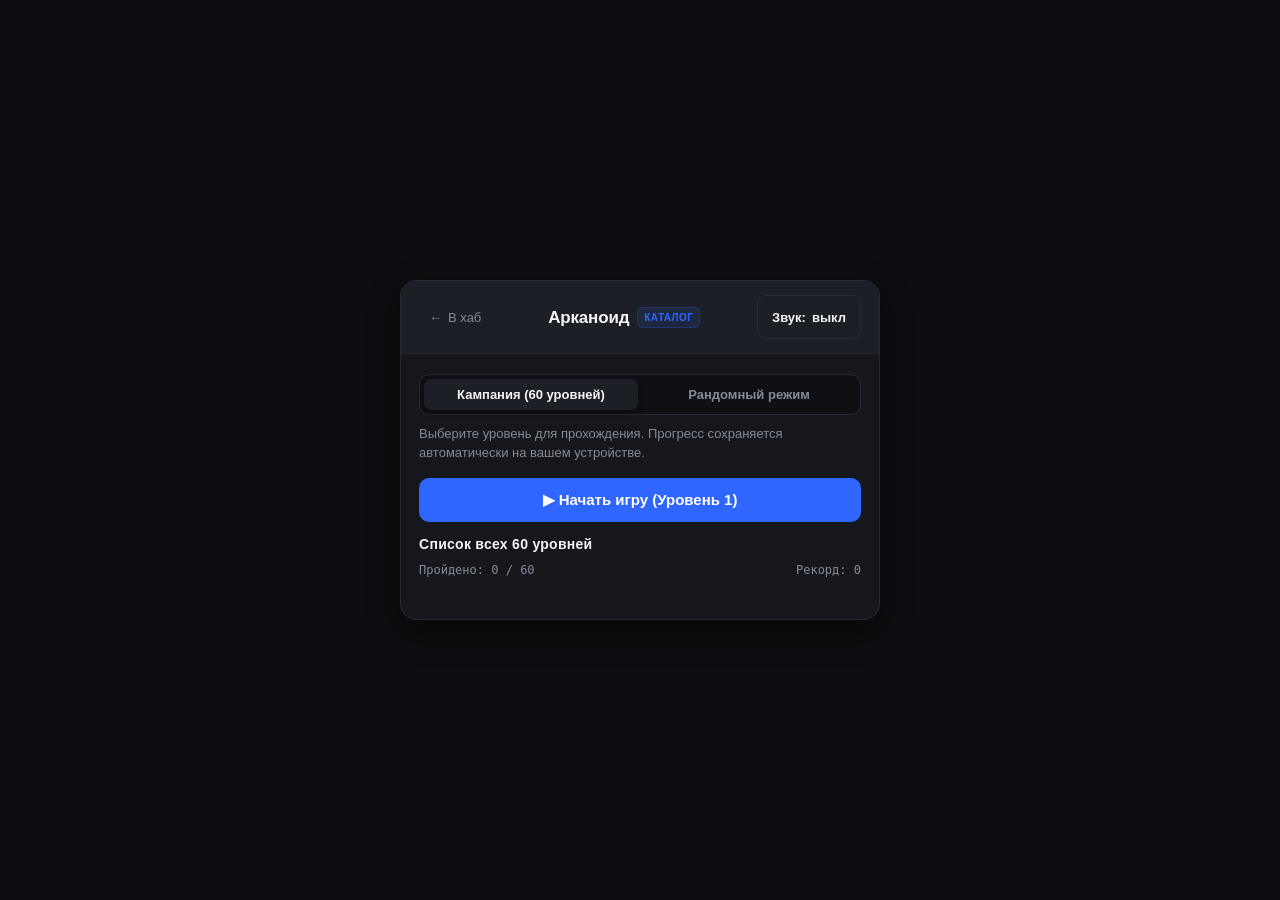
==== arkanoid/index.html @ d7d59f6c "fix(arkanoid): immediate game start on launch, safe storage guards, and levels navigation" ====
<!DOCTYPE html>
<html lang="ru">
<head>
  <meta charset="UTF-8">
  <meta name="viewport" content="width=device-width, initial-scale=1.0, maximum-scale=5.0">
  <title>Арканоид // Refyrd Games</title>
  <meta name="description" content="Арканоид с 60 уровнями, случайным режимом, бонусами и сохранением прогресса.">
  <link rel="stylesheet" href="../css/main.css">
  <link rel="stylesheet" href="arkanoid.css">
</head>
<body class="game-page-body">
  <div class="game-layout">
    <!-- Top Navigation Bar -->
    <header class="game-nav-header">
      <div class="nav-left-group">
        <a href="../index.html" class="nav-back-link" id="link-to-hub">
          <span aria-hidden="true">←</span>
          <span>В хаб</span>
        </a>
        <button id="btn-to-levels" class="nav-back-link hidden" type="button">
          <span aria-hidden="true">☰</span>
          <span>Уровни</span>
        </button>
      </div>

      <div class="game-nav-meta">
        <h1 class="game-nav-title" id="page-title">Арканоид</h1>
        <span class="game-nav-badge" id="level-indicator">Каталог</span>
        <span id="debug-badge" class="debug-indicator hidden">ЧИТ-РЕЖИМ</span>
      </div>

      <div class="game-nav-actions">
        <button id="sound-toggle" class="btn-ctrl" type="button" aria-label="Звук" aria-pressed="false">
          Звук: <span id="sound-status">выкл</span>
        </button>
      </div>
    </header>

    <!-- VIEW 1: Level Select Menu Screen -->
    <section id="level-select-view" class="level-select-container" aria-label="Выбор уровней арканоида">
      <div class="level-select-header">
        <div class="mode-tabs">
          <button id="tab-campaign" class="tab-btn active" type="button">Кампания (60 уровней)</button>
          <button id="tab-random" class="tab-btn" type="button">Рандомный режим</button>
        </div>
        <p class="level-select-subtitle" id="mode-desc">
          Выберите уровень для прохождения. Прогресс сохраняется автоматически на вашем устройстве.
        </p>
      </div>

      <!-- Campaign Mode: 60 Levels Grid -->
      <div id="campaign-panel" class="campaign-panel">
        <div class="campaign-quick-launch">
          <button id="btn-play-campaign" class="btn-play btn-play-large" type="button">
            <span id="play-campaign-text">▶ Начать игру (Уровень 1)</span>
          </button>
        </div>

        <div class="levels-header-bar">
          <h2 class="levels-grid-heading">Список всех 60 уровней</h2>
          <div class="progress-stats-row">
            <span id="progress-text">Пройдено: 0 / 60</span>
            <span id="stars-text">Рекорд: 0</span>
          </div>
        </div>
        <div class="levels-grid" id="levels-grid" role="list">
          <!-- Populated by JavaScript (Levels 1 to 60) -->
        </div>
      </div>

      <!-- Random Mode Panel -->
      <div id="random-panel" class="random-panel hidden">
        <div class="random-card">
          <span class="random-badge">БЕСКОНЕЧНЫЙ РЕЖИМ</span>
          <h2 class="random-title">Случайный уровень</h2>
          <p class="random-desc">
            Каждая новая игра создает уникальную симметричную комбинацию блоков различной прочности.
          </p>
          <button id="btn-start-random" class="btn-play" type="button">
            <span>Запустить рандомный уровень</span>
            <span aria-hidden="true">→</span>
          </button>
        </div>
      </div>
    </section>

    <!-- VIEW 2: Active Gameplay Screen -->
    <main id="game-view" class="game-board-wrapper hidden">
      <!-- Score & Status Panel -->
      <div class="game-status-panel">
        <div class="score-box">
          <span class="score-label">Счет</span>
          <div class="score-row">
            <span class="score-digit" id="score-display">000</span>
            <span id="balls-count-badge" class="balls-count-badge">● 1</span>
          </div>
        </div>

        <div class="score-box">
          <span class="score-label">Жизни</span>
          <div class="lives-indicator" id="lives-display" aria-label="Осталось жизней">
            <span class="life-pip active"></span>
            <span class="life-pip active"></span>
            <span class="life-pip active"></span>
          </div>
        </div>

        <div class="score-box">
          <span class="score-label">Рекорд</span>
          <span class="score-digit highlight" id="best-display">000</span>
        </div>

        <div class="game-quick-actions">
          <button id="btn-levels-hud" class="btn-ctrl" type="button" title="Вернуться к списку уровней">Уровни</button>
          <button id="btn-pause" class="btn-ctrl" type="button" title="Пауза (кликните 10 раз для меню отладки)">Пауза</button>
          <button id="btn-restart" class="btn-ctrl btn-accent" type="button">Заново</button>
        </div>
      </div>

      <!-- Playfield Screen -->
      <div class="canvas-screen-box">
        <canvas id="game-canvas" width="400" height="460" aria-label="Игровое поле арканоида" tabindex="0"></canvas>

        <!-- Overlay Dialog (Ready / Pause / Game Over / Victory) -->
        <div id="game-overlay" class="game-overlay hidden" aria-live="polite">
          <div class="overlay-dialog">
            <h2 class="overlay-heading" id="overlay-heading">Арканоид</h2>
            <p class="overlay-desc" id="overlay-desc">Ведите пальцем или мышью по экрану, чтобы отбивать шарик.</p>
            <div class="overlay-buttons-group">
              <button id="overlay-btn" class="btn-ctrl btn-primary-action" type="button">Запустить шар</button>
              <button id="overlay-next-level-btn" class="btn-ctrl btn-accent hidden" type="button">Следующий уровень</button>
              <button id="overlay-levels-btn" class="btn-ctrl hidden" type="button">К выбору уровней</button>
            </div>
          </div>
        </div>
      </div>

      <!-- Active Powerups Bar -->
      <div class="active-powerups-bar" id="active-powerups-bar">
        <span id="badge-barrier" class="buff-chip hidden">НИЖНИЙ БАРЬЕР: <b id="timer-barrier">12s</b></span>
        <span id="badge-widen" class="buff-chip hidden">ШИРОКАЯ РАКЕТКА: <b id="timer-widen">18s</b></span>
      </div>

      <!-- Controls Guide -->
      <footer class="game-controls-footer">
        <div class="controls-hint-row">
          <span class="controls-hint-item">Ведите пальцем или мышью для ракетки</span>
          <span class="controls-hint-item"><kbd>A</kbd><kbd>D</kbd> / <kbd>Стрелки</kbd></span>
          <span class="controls-hint-item"><kbd>Пробел</kbd> запуск / пауза</span>
        </div>
      </footer>
    </main>

    <!-- Draggable Debug Window (10 clicks on Pause button) -->
    <div id="debug-modal" class="debug-window hidden" aria-live="polite">
      <div class="debug-window-header" id="debug-drag-handle">
        <div class="debug-window-title">
          <span class="debug-drag-icon" aria-hidden="true">⠿</span>
          <span>Меню отладки</span>
        </div>
        <button id="dbg-close" class="debug-close-btn" type="button" aria-label="Закрыть">✕</button>
      </div>
      <div class="debug-window-body">
        <p class="overlay-desc debug-warning">
          Действия в отладке отключают запись счета в рекорды.
        </p>
        <div class="debug-actions-grid">
          <button id="dbg-unlock-all" class="btn-ctrl" type="button">Разблокировать все 60 уровней</button>
          <button id="dbg-drop-multiball" class="btn-ctrl" type="button">Выдать +3 шара</button>
          <button id="dbg-drop-barrier" class="btn-ctrl" type="button">Выдать нижний барьер</button>
          <button id="dbg-drop-widen" class="btn-ctrl" type="button">Выдать расширение ракетки</button>
          <button id="dbg-drop-x3" class="btn-ctrl" type="button">Умножить шары (x3)</button>
          <button id="dbg-clear-bricks" class="btn-ctrl" type="button">Оставить 2 блока</button>
          <button id="dbg-win" class="btn-ctrl btn-accent" type="button">Вызвать победу</button>
        </div>
      </div>
    </div>
  </div>

  <script src="arkanoid.js"></script>
</body>
</html>
---- css/main.css ----
/* Core Design System & Shared Layout // Refyrd Games */

:root {
  /* Surfaces & Backgrounds */
  --bg-page: #0D0E11;
  --surface-card: #15171C;
  --surface-raised: #1C1F26;
  --surface-sunken: #0F1014;

  /* Borders */
  --border-subtle: #262A33;
  --border-strong: #383D4A;

  /* Accents & Functional Colors */
  --accent-primary: #FF9F1C;
  --accent-primary-hover: #FFAF3D;
  --accent-action: #2E66FF;
  --accent-action-hover: #1A54F0;
  --status-online: #22C55E;

  /* Typography Colors */
  --text-primary: #F4F5F8;
  --text-secondary: #C1C7D0;
  --text-muted: #838A96;

  /* Clean Typography */
  --font-base: -apple-system, BlinkMacSystemFont, "Segoe UI", Roboto, "Helvetica Neue", Arial, sans-serif;
  --font-mono: "SF Mono", "Segoe UI Mono", "Roboto Mono", Consolas, monospace;
}

*, *::before, *::after {
  box-sizing: border-box;
  margin: 0;
  padding: 0;
}

body {
  background-color: var(--bg-page);
  color: var(--text-primary);
  font-family: var(--font-base);
  font-size: 15px;
  line-height: 1.5;
  min-height: 100vh;
  -webkit-font-smoothing: antialiased;
  -moz-osx-font-smoothing: grayscale;
}

/* Page Container */
.site-container {
  max-width: 840px;
  margin: 0 auto;
  padding: 48px 24px 64px 24px;
  display: flex;
  flex-direction: column;
  gap: 40px;
}

/* Site Header */
.site-header {
  display: flex;
  flex-direction: column;
  gap: 12px;
  padding-bottom: 24px;
  border-bottom: 1px solid var(--border-subtle);
}

.brand-badge-row {
  display: flex;
  align-items: center;
  gap: 12px;
}

.brand-name {
  font-size: 13px;
  font-weight: 700;
  letter-spacing: 0.08em;
  text-transform: uppercase;
  color: var(--accent-primary);
}

.brand-status-indicator {
  display: inline-flex;
  align-items: center;
  gap: 6px;
  font-size: 12px;
  color: var(--text-muted);
}

.status-dot {
  width: 8px;
  height: 8px;
  border-radius: 50%;
  background-color: var(--status-online);
  box-shadow: 0 0 6px rgba(34, 197, 94, 0.6);
}

.site-title {
  font-size: 32px;
  font-weight: 800;
  letter-spacing: -0.02em;
  color: var(--text-primary);
  line-height: 1.2;
}

.site-subtitle {
  font-size: 16px;
  color: var(--text-secondary);
  max-width: 580px;
}

/* Games Section */
.games-section {
  display: flex;
  flex-direction: column;
  gap: 20px;
}

.section-title-row {
  display: flex;
  justify-content: space-between;
  align-items: center;
}

.section-title {
  font-size: 18px;
  font-weight: 700;
  color: var(--text-primary);
}

.section-count {
  font-size: 13px;
  color: var(--text-muted);
  font-family: var(--font-mono);
}

/* Cards Grid */
.games-grid {
  display: grid;
  grid-template-columns: repeat(auto-fill, minmax(360px, 1fr));
  gap: 20px;
}

/* Game Card */
.game-card {
  background-color: var(--surface-card);
  border: 1px solid var(--border-subtle);
  border-radius: 14px;
  padding: 24px;
  display: flex;
  flex-direction: column;
  justify-content: space-between;
  gap: 20px;
  transition: border-color 0.15s ease, transform 0.15s ease, box-shadow 0.15s ease;
}

.game-card:hover:not(.card-disabled) {
  border-color: var(--border-strong);
  transform: translateY(-2px);
  box-shadow: 0 8px 24px rgba(0, 0, 0, 0.35);
}

.card-disabled {
  opacity: 0.6;
  border-style: dashed;
}

.card-header {
  display: flex;
  justify-content: space-between;
  align-items: flex-start;
  gap: 12px;
}

.card-title-group {
  display: flex;
  flex-direction: column;
  gap: 4px;
}

.card-genre {
  font-size: 12px;
  font-weight: 600;
  color: var(--accent-primary);
  text-transform: uppercase;
  letter-spacing: 0.04em;
}

.card-title {
  font-size: 20px;
  font-weight: 700;
  color: var(--text-primary);
  letter-spacing: -0.01em;
}

.card-slot-badge {
  font-family: var(--font-mono);
  font-size: 12px;
  color: var(--text-muted);
  background-color: var(--surface-sunken);
  border: 1px solid var(--border-subtle);
  padding: 3px 8px;
  border-radius: 6px;
}

.card-desc {
  font-size: 14px;
  color: var(--text-secondary);
  line-height: 1.5;
}

.card-meta-list {
  display: flex;
  flex-wrap: wrap;
  gap: 12px;
  font-size: 12px;
  color: var(--text-muted);
}

.card-meta-item {
  display: flex;
  align-items: center;
  gap: 6px;
}

.card-footer {
  display: flex;
  justify-content: flex-end;
  padding-top: 12px;
  border-top: 1px solid var(--border-subtle);
}

/* Button & Link Styles */
.btn-play {
  display: inline-flex;
  align-items: center;
  justify-content: center;
  gap: 8px;
  background-color: var(--accent-action);
  color: #FFFFFF;
  font-size: 14px;
  font-weight: 600;
  text-decoration: none;
  padding: 10px 20px;
  border-radius: 8px;
  min-height: 44px;
  min-width: 44px;
  transition: background-color 0.15s ease, transform 0.1s ease;
}

.btn-play:hover {
  background-color: var(--accent-action-hover);
}

.btn-play:active {
  transform: translateY(1px);
}

.btn-play:focus-visible {
  outline: 2px solid var(--accent-primary);
  outline-offset: 2px;
}

.badge-pending {
  font-size: 13px;
  color: var(--text-muted);
  padding: 10px 0;
  font-style: normal;
}

/* Shared Control Buttons */
.btn-ctrl {
  background-color: var(--surface-raised);
  color: var(--text-primary);
  border: 1px solid var(--border-subtle);
  border-radius: 8px;
  padding: 8px 14px;
  font-size: 13px;
  font-weight: 600;
  min-height: 44px;
  min-width: 44px;
  cursor: pointer;
  display: inline-flex;
  align-items: center;
  justify-content: center;
  gap: 6px;
  transition: background-color 0.12s ease, border-color 0.12s ease, transform 0.08s ease;
  user-select: none;
}

.btn-ctrl:hover:not(:disabled) {
  background-color: #262A34;
  border-color: var(--border-strong);
}

.btn-ctrl:active:not(:disabled) {
  transform: translateY(1px);
}

.btn-ctrl:focus-visible {
  outline: 2px solid var(--accent-primary);
  outline-offset: 2px;
}

.btn-ctrl.btn-accent {
  color: var(--accent-primary);
}

.btn-ctrl.btn-primary-action {
  background-color: var(--accent-action);
  color: #FFFFFF;
  border-color: transparent;
  padding: 10px 22px;
}

.btn-ctrl.btn-primary-action:hover {
  background-color: var(--accent-action-hover);
}

/* Keyboard Badges */
kbd {
  background-color: var(--surface-sunken);
  border: 1px solid var(--border-strong);
  border-radius: 4px;
  padding: 2px 6px;
  font-family: var(--font-mono);
  font-size: 11px;
  color: var(--text-primary);
}

/* Site Footer */
.site-footer {
  display: flex;
  justify-content: space-between;
  align-items: center;
  flex-wrap: wrap;
  gap: 16px;
  padding-top: 24px;
  border-top: 1px solid var(--border-subtle);
  font-size: 13px;
  color: var(--text-muted);
}

.footer-links {
  display: flex;
  gap: 16px;
}

.footer-link {
  color: var(--text-muted);
  text-decoration: none;
  transition: color 0.15s ease;
}

.footer-link:hover {
  color: var(--text-primary);
  text-decoration: underline;
}

.footer-link:focus-visible {
  outline: 2px solid var(--accent-primary);
  outline-offset: 2px;
}

/* Responsive */
@media (max-width: 640px) {
  .site-container {
    padding: 24px 16px;
    gap: 28px;
  }

  .site-title {
    font-size: 26px;
  }

  .games-grid {
    grid-template-columns: 1fr;
  }
}
---- arkanoid/arkanoid.css ----
/* Arkanoid Stylesheet: 60 Levels, Random Mode & Power-ups */

.game-page-body {
  display: flex;
  justify-content: center;
  align-items: center;
  padding: 24px 16px;
  min-height: 100vh;
}

.game-layout {
  width: 100%;
  max-width: 480px;
  background-color: var(--surface-card);
  border: 1px solid var(--border-subtle);
  border-radius: 16px;
  box-shadow: 0 12px 32px rgba(0, 0, 0, 0.45);
  display: flex;
  flex-direction: column;
  overflow: hidden;
}

/* Header */
.game-nav-header {
  display: flex;
  align-items: center;
  justify-content: space-between;
  padding: 14px 18px;
  background-color: var(--surface-raised);
  border-bottom: 1px solid var(--border-subtle);
}

.nav-left-group {
  display: flex;
  align-items: center;
  gap: 8px;
}

.nav-back-link {
  display: inline-flex;
  align-items: center;
  gap: 6px;
  color: var(--text-muted);
  text-decoration: none;
  font-size: 13px;
  font-weight: 500;
  padding: 6px 10px;
  border-radius: 8px;
  background: none;
  border: none;
  cursor: pointer;
  transition: color 0.15s ease, background-color 0.15s ease;
}

.nav-back-link:hover {
  color: var(--text-primary);
  background-color: var(--surface-card);
}

.nav-back-link:focus-visible {
  outline: 2px solid var(--accent-primary);
  outline-offset: 2px;
}

.nav-back-link.hidden {
  display: none;
}

.game-nav-meta {
  display: flex;
  align-items: center;
  gap: 8px;
}

.game-nav-title {
  font-size: 17px;
  font-weight: 700;
  letter-spacing: -0.01em;
  color: var(--text-primary);
}

.game-nav-badge {
  font-size: 10px;
  font-weight: 600;
  text-transform: uppercase;
  letter-spacing: 0.04em;
  color: var(--accent-action);
  background-color: rgba(46, 102, 255, 0.12);
  border: 1px solid rgba(46, 102, 255, 0.25);
  padding: 2px 6px;
  border-radius: 6px;
}

.debug-indicator {
  font-size: 9px;
  font-weight: 700;
  color: #FF4D36;
  background-color: rgba(255, 77, 54, 0.15);
  border: 1px solid rgba(255, 77, 54, 0.35);
  padding: 2px 6px;
  border-radius: 4px;
}

.debug-indicator.hidden {
  display: none;
}

/* =========================================
   LEVEL SELECT VIEW
   ========================================= */
.level-select-container {
  padding: 20px 18px 24px 18px;
  display: flex;
  flex-direction: column;
  gap: 16px;
}

.level-select-container.hidden {
  display: none;
}

.level-select-header {
  display: flex;
  flex-direction: column;
  gap: 10px;
}

.mode-tabs {
  display: flex;
  background-color: var(--surface-sunken);
  padding: 4px;
  border-radius: 10px;
  border: 1px solid var(--border-subtle);
  gap: 4px;
}

.tab-btn {
  flex: 1;
  background: none;
  border: none;
  color: var(--text-muted);
  font-family: inherit;
  font-size: 13px;
  font-weight: 600;
  padding: 8px 12px;
  border-radius: 7px;
  cursor: pointer;
  transition: background-color 0.15s ease, color 0.15s ease;
}

.tab-btn:hover {
  color: var(--text-primary);
}

.tab-btn.active {
  background-color: var(--surface-raised);
  color: var(--text-primary);
  box-shadow: 0 2px 6px rgba(0, 0, 0, 0.35);
}

.level-select-subtitle {
  font-size: 13px;
  color: var(--text-muted);
  line-height: 1.4;
}

.campaign-quick-launch {
  display: flex;
  justify-content: center;
  padding-bottom: 12px;
}

.btn-play-large {
  width: 100%;
  padding: 12px 20px;
  font-size: 15px;
  border-radius: 10px;
  cursor: pointer;
  border: none;
}

.levels-header-bar {
  display: flex;
  flex-direction: column;
  gap: 6px;
  padding-bottom: 8px;
}

.levels-grid-heading {
  font-size: 14px;
  font-weight: 700;
  color: var(--text-primary);
  margin: 0;
  letter-spacing: 0.02em;
}

.progress-stats-row {
  display: flex;
  justify-content: space-between;
  align-items: center;
  font-size: 12px;
  font-family: var(--font-mono);
  color: var(--text-muted);
}

/* Levels Grid (60 items) */
.levels-grid {
  display: grid;
  grid-template-columns: repeat(6, 1fr);
  gap: 8px;
  max-height: 380px;
  overflow-y: auto;
  padding: 4px;
  border-radius: 10px;
  scrollbar-width: thin;
  scrollbar-color: var(--border-strong) transparent;
}

.level-btn {
  background-color: var(--surface-sunken);
  border: 1px solid var(--border-subtle);
  border-radius: 8px;
  height: 48px;
  display: flex;
  flex-direction: column;
  justify-content: center;
  align-items: center;
  gap: 2px;
  cursor: pointer;
  color: var(--text-primary);
  font-family: var(--font-mono);
  font-size: 13px;
  font-weight: 700;
  transition: transform 0.1s ease, background-color 0.12s ease, border-color 0.12s ease;
  user-select: none;
  position: relative;
}

.level-btn:hover:not(:disabled) {
  background-color: var(--surface-raised);
  border-color: var(--accent-action);
  transform: translateY(-1px);
}

.level-btn:active:not(:disabled) {
  transform: translateY(1px);
}

.level-btn.completed {
  border-color: rgba(34, 197, 94, 0.45);
  background-color: rgba(34, 197, 94, 0.08);
  color: #4ADE80;
}

.level-btn.completed::after {
  content: "✓";
  font-size: 9px;
  position: absolute;
  top: 3px;
  right: 5px;
  color: #4ADE80;
}

.level-btn.current {
  border-color: var(--accent-action);
  box-shadow: 0 0 0 1px var(--accent-action);
  color: #FFFFFF;
}

.level-btn:disabled {
  opacity: 0.35;
  cursor: not-allowed;
  border-style: dashed;
}

/* Random Mode Card */
.random-panel {
  padding: 16px 0;
}

.random-panel.hidden {
  display: none;
}

.random-card {
  background-color: var(--surface-sunken);
  border: 1px solid var(--border-subtle);
  border-radius: 12px;
  padding: 24px;
  display: flex;
  flex-direction: column;
  align-items: center;
  text-align: center;
  gap: 12px;
}

.random-badge {
  font-size: 10px;
  font-weight: 700;
  letter-spacing: 0.08em;
  color: var(--accent-primary);
  background-color: rgba(255, 159, 28, 0.12);
  padding: 3px 8px;
  border-radius: 6px;
}

.random-title {
  font-size: 20px;
  font-weight: 700;
  color: var(--text-primary);
}

.random-desc {
  font-size: 14px;
  color: var(--text-muted);
  max-width: 320px;
  line-height: 1.4;
}

/* =========================================
   GAMEPLAY SCREEN VIEW
   ========================================= */
.game-board-wrapper {
  padding: 18px;
  display: flex;
  flex-direction: column;
  gap: 14px;
}

.game-board-wrapper.hidden {
  display: none;
}

/* Status Panel */
.game-status-panel {
  display: flex;
  justify-content: space-between;
  align-items: center;
  gap: 12px;
  background-color: var(--surface-sunken);
  border: 1px solid var(--border-subtle);
  border-radius: 10px;
  padding: 10px 14px;
}

.score-box {
  display: flex;
  flex-direction: column;
  gap: 2px;
}

.score-row {
  display: flex;
  align-items: center;
  gap: 6px;
}

.score-label {
  font-size: 10px;
  font-weight: 600;
  text-transform: uppercase;
  letter-spacing: 0.05em;
  color: var(--text-muted);
}

.score-digit {
  font-family: var(--font-mono);
  font-size: 20px;
  font-weight: 700;
  color: var(--text-primary);
  line-height: 1;
  font-variant-numeric: tabular-nums;
  transition: transform 0.1s ease;
}

.score-digit.highlight {
  color: var(--accent-primary);
}

.score-digit.score-bump {
  transform: scale(1.15);
  color: #FFD285;
}

.balls-count-badge {
  font-family: var(--font-mono);
  font-size: 11px;
  font-weight: 700;
  color: #4ADE80;
  background-color: rgba(34, 197, 94, 0.15);
  border: 1px solid rgba(34, 197, 94, 0.35);
  border-radius: 4px;
  padding: 1px 5px;
  line-height: 1;
  transition: all var(--transition-fast);
}

.balls-count-badge.swarm {
  color: #FFAF3D;
  background-color: rgba(255, 159, 28, 0.2);
  border-color: rgba(255, 159, 28, 0.5);
  box-shadow: 0 0 8px rgba(255, 159, 28, 0.4);
}

/* Lives Pips */
.lives-indicator {
  display: flex;
  gap: 5px;
  align-items: center;
  height: 20px;
}

.life-pip {
  width: 14px;
  height: 7px;
  border-radius: 2px;
  background-color: #2F333A;
  border: 1px solid var(--border-subtle);
  transition: background-color 0.2s ease, box-shadow 0.2s ease;
}

.life-pip.active {
  background-color: var(--accent-action);
  border-color: #5B88FF;
  box-shadow: 0 0 6px rgba(46, 102, 255, 0.6);
}

.game-quick-actions {
  display: flex;
  gap: 8px;
}

/* Canvas Screen Box */
.canvas-screen-box {
  position: relative;
  background-color: #0A0B0E;
  border: 1px solid var(--border-subtle);
  border-radius: 12px;
  overflow: hidden;
  aspect-ratio: 400 / 460;
  width: 100%;
  box-shadow: inset 0 2px 8px rgba(0, 0, 0, 0.6);
  display: flex;
  justify-content: center;
  align-items: center;
  touch-action: none;
  cursor: ew-resize;
  user-select: none;
}

.canvas-screen-box.shake {
  animation: boardShake 0.18s cubic-bezier(0.36, 0.07, 0.19, 0.97) both;
}

@keyframes boardShake {
  15%, 85% { transform: translate3d(-2px, 0, 0); }
  30%, 70% { transform: translate3d(3px, 0, 0); }
  45%, 60% { transform: translate3d(-3px, 0, 0); }
}

#game-canvas {
  width: 100%;
  height: 100%;
  display: block;
  outline: none;
  touch-action: none;
}

#game-canvas:focus-visible {
  box-shadow: inset 0 0 0 2px var(--accent-primary);
}

/* Active Powerups HUD */
.active-powerups-bar {
  display: flex;
  flex-wrap: wrap;
  gap: 6px;
  min-height: 24px;
}

.buff-chip {
  font-family: var(--font-mono);
  font-size: 10px;
  font-weight: 700;
  padding: 3px 8px;
  border-radius: 6px;
  background-color: var(--surface-sunken);
  border: 1px solid var(--border-subtle);
  color: var(--accent-primary);
  display: inline-flex;
  align-items: center;
  gap: 4px;
}

.buff-chip.hidden {
  display: none;
}

/* Overlay Dialog */
.game-overlay {
  position: absolute;
  inset: 0;
  background-color: rgba(10, 11, 14, 0.88);
  display: flex;
  justify-content: center;
  align-items: center;
  padding: 16px;
  opacity: 1;
  transition: opacity 0.15s ease, visibility 0.15s ease;
  z-index: 20;
}

.game-overlay.hidden {
  opacity: 0;
  visibility: hidden;
  pointer-events: none;
}

.overlay-dialog {
  background-color: var(--surface-card);
  border: 1px solid var(--border-strong);
  border-radius: 12px;
  padding: 22px;
  max-width: 320px;
  width: 100%;
  text-align: center;
  display: flex;
  flex-direction: column;
  gap: 12px;
  box-shadow: 0 8px 24px rgba(0, 0, 0, 0.6);
  transform: translateY(0);
  transition: transform 0.15s ease;
}

.game-overlay.hidden .overlay-dialog {
  transform: translateY(8px);
}

.overlay-heading {
  font-size: 18px;
  font-weight: 700;
  color: var(--text-primary);
}

.overlay-desc {
  font-size: 13px;
  color: var(--text-muted);
  line-height: 1.4;
}

.overlay-buttons-group {
  display: flex;
  flex-direction: column;
  gap: 8px;
}

.overlay-buttons-group .btn-ctrl.hidden {
  display: none;
}

/* Draggable Debug Window */
.debug-window {
  position: fixed;
  top: 50%;
  left: 50%;
  transform: translate(-50%, -50%);
  width: min(340px, calc(100vw - 24px));
  background-color: var(--surface-card);
  border: 1px solid var(--border-strong);
  border-radius: 12px;
  box-shadow: 0 16px 48px rgba(0, 0, 0, 0.75), 0 0 0 1px rgba(255, 255, 255, 0.05);
  z-index: 100;
  display: flex;
  flex-direction: column;
  overflow: hidden;
  transition: opacity 0.15s ease, visibility 0.15s ease;
}

.debug-window.hidden {
  opacity: 0;
  visibility: hidden;
  pointer-events: none;
}

.debug-window-header {
  display: flex;
  justify-content: space-between;
  align-items: center;
  padding: 10px 14px;
  background-color: var(--surface-raised);
  border-bottom: 1px solid var(--border-subtle);
  cursor: grab;
  user-select: none;
  touch-action: none;
}

.debug-window-header:active {
  cursor: grabbing;
}

.debug-window-title {
  display: flex;
  align-items: center;
  gap: 8px;
  font-size: 13px;
  font-weight: 700;
  color: var(--text-primary);
}

.debug-drag-icon {
  font-size: 14px;
  color: var(--text-muted);
  letter-spacing: -2px;
}

.debug-close-btn {
  background: none;
  border: none;
  color: var(--text-muted);
  font-size: 15px;
  padding: 4px 8px;
  cursor: pointer;
  border-radius: 4px;
  line-height: 1;
}

.debug-close-btn:hover {
  color: var(--text-primary);
  background-color: var(--surface-card);
}

.debug-window-body {
  padding: 14px;
  display: flex;
  flex-direction: column;
  gap: 12px;
}

.debug-warning {
  color: #FFA385;
  font-size: 11px;
  background-color: rgba(255, 77, 54, 0.08);
  border: 1px solid rgba(255, 77, 54, 0.2);
  padding: 6px 8px;
  border-radius: 6px;
  text-align: left;
}

.debug-actions-grid {
  display: flex;
  flex-direction: column;
  gap: 6px;
}

.debug-actions-grid .btn-ctrl {
  min-height: 38px;
  font-size: 12px;
  padding: 6px 10px;
}

/* Controls Footer */
.game-controls-footer {
  padding-top: 8px;
  border-top: 1px solid var(--border-subtle);
}

.controls-hint-row {
  display: flex;
  justify-content: center;
  flex-wrap: wrap;
  gap: 12px;
  font-size: 11px;
  color: var(--text-muted);
}

.controls-hint-item {
  display: flex;
  align-items: center;
  gap: 4px;
}

/* Mobile Breakpoint */
@media (max-width: 600px) {
  .game-page-body {
    padding: 8px 6px;
    align-items: center;
  }

  .game-layout {
    border-radius: 12px;
  }

  .game-nav-header {
    padding: 10px 14px;
  }

  .levels-grid {
    grid-template-columns: repeat(5, 1fr);
    max-height: 340px;
  }

  .game-board-wrapper {
    padding: 12px;
    gap: 10px;
  }

  .game-status-panel {
    padding: 8px 12px;
  }

  .score-digit {
    font-size: 18px;
  }

  .controls-hint-row {
    font-size: 10px;
    gap: 8px;
  }
}
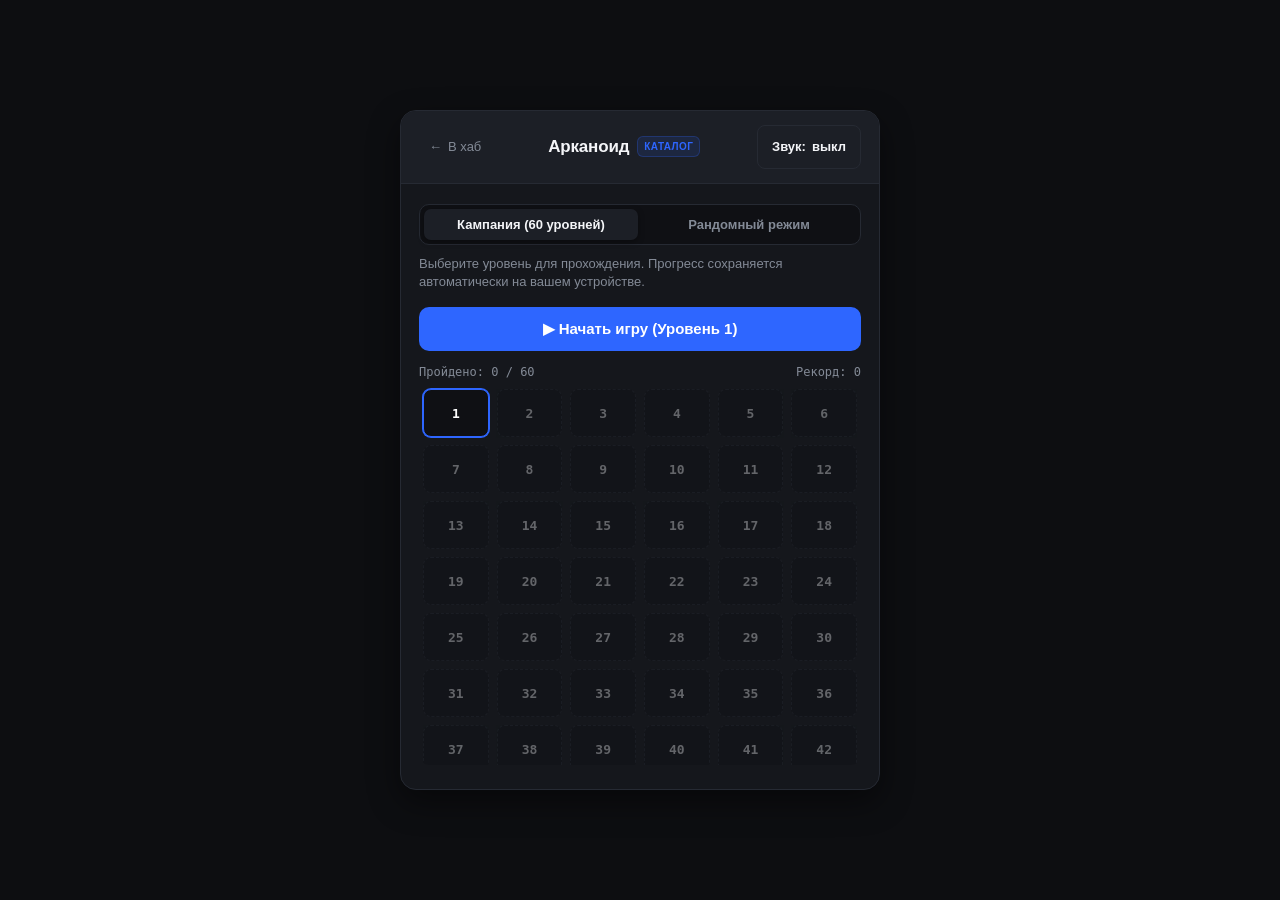
==== commit 67885532: "Add square blocks, patterns, unbreakable steel fortresses, and ball-tripling x3 powerup in Arkanoid" ====
--- a/arkanoid/index.html
+++ b/arkanoid/index.html
@@ -13,7 +13,7 @@
     <!-- Top Navigation Bar -->
     <header class="game-nav-header">
       <div class="nav-left-group">
-        <a href="../index.html" class="nav-back-link" id="link-to-hub">
+        <a href="../" class="nav-back-link" id="link-to-hub">
           <span aria-hidden="true">←</span>
           <span>В хаб</span>
         </a>
@@ -56,12 +56,9 @@
           </button>
         </div>
 
-        <div class="levels-header-bar">
-          <h2 class="levels-grid-heading">Список всех 60 уровней</h2>
-          <div class="progress-stats-row">
-            <span id="progress-text">Пройдено: 0 / 60</span>
-            <span id="stars-text">Рекорд: 0</span>
-          </div>
+        <div class="progress-stats-row">
+          <span id="progress-text">Пройдено: 0 / 60</span>
+          <span id="stars-text">Рекорд: 0</span>
         </div>
         <div class="levels-grid" id="levels-grid" role="list">
           <!-- Populated by JavaScript (Levels 1 to 60) -->
@@ -92,7 +89,7 @@
           <span class="score-label">Счет</span>
           <div class="score-row">
             <span class="score-digit" id="score-display">000</span>
-            <span id="balls-count-badge" class="balls-count-badge">● 1</span>
+            <span id="multiplier-badge" class="multiplier-badge hidden">x3</span>
           </div>
         </div>
 
@@ -111,7 +108,6 @@
         </div>
 
         <div class="game-quick-actions">
-          <button id="btn-levels-hud" class="btn-ctrl" type="button" title="Вернуться к списку уровней">Уровни</button>
           <button id="btn-pause" class="btn-ctrl" type="button" title="Пауза (кликните 10 раз для меню отладки)">Пауза</button>
           <button id="btn-restart" class="btn-ctrl btn-accent" type="button">Заново</button>
         </div>
@@ -137,8 +133,9 @@
 
       <!-- Active Powerups Bar -->
       <div class="active-powerups-bar" id="active-powerups-bar">
-        <span id="badge-barrier" class="buff-chip hidden">НИЖНИЙ БАРЬЕР: <b id="timer-barrier">12s</b></span>
+        <span id="badge-barrier" class="buff-chip hidden">БАРЬЕР: <b id="timer-barrier">12s</b></span>
         <span id="badge-widen" class="buff-chip hidden">ШИРОКАЯ РАКЕТКА: <b id="timer-widen">18s</b></span>
+        <span id="badge-mult" class="buff-chip hidden">x3 ОЧКИ: <b id="timer-mult">15s</b></span>
       </div>
 
       <!-- Controls Guide -->
@@ -169,7 +166,7 @@
           <button id="dbg-drop-multiball" class="btn-ctrl" type="button">Выдать +3 шара</button>
           <button id="dbg-drop-barrier" class="btn-ctrl" type="button">Выдать нижний барьер</button>
           <button id="dbg-drop-widen" class="btn-ctrl" type="button">Выдать расширение ракетки</button>
-          <button id="dbg-drop-x3" class="btn-ctrl" type="button">Умножить шары (x3)</button>
+          <button id="dbg-drop-x3" class="btn-ctrl" type="button">Утроить шары (x3)</button>
           <button id="dbg-clear-bricks" class="btn-ctrl" type="button">Оставить 2 блока</button>
           <button id="dbg-win" class="btn-ctrl btn-accent" type="button">Вызвать победу</button>
         </div>
--- a/arkanoid/arkanoid.css
+++ b/arkanoid/arkanoid.css
@@ -179,21 +179,6 @@
   border: none;
 }
 
-.levels-header-bar {
-  display: flex;
-  flex-direction: column;
-  gap: 6px;
-  padding-bottom: 8px;
-}
-
-.levels-grid-heading {
-  font-size: 14px;
-  font-weight: 700;
-  color: var(--text-primary);
-  margin: 0;
-  letter-spacing: 0.02em;
-}
-
 .progress-stats-row {
   display: flex;
   justify-content: space-between;
@@ -201,6 +186,7 @@
   font-size: 12px;
   font-family: var(--font-mono);
   color: var(--text-muted);
+  padding-bottom: 4px;
 }
 
 /* Levels Grid (60 items) */
@@ -382,24 +368,19 @@
   color: #FFD285;
 }
 
-.balls-count-badge {
-  font-family: var(--font-mono);
-  font-size: 11px;
-  font-weight: 700;
-  color: #4ADE80;
-  background-color: rgba(34, 197, 94, 0.15);
-  border: 1px solid rgba(34, 197, 94, 0.35);
+.multiplier-badge {
+  font-size: 10px;
+  font-weight: 800;
+  color: #FFD285;
+  background-color: rgba(255, 159, 28, 0.2);
+  border: 1px solid var(--accent-primary);
   border-radius: 4px;
-  padding: 1px 5px;
+  padding: 1px 4px;
   line-height: 1;
-  transition: all var(--transition-fast);
-}
-
-.balls-count-badge.swarm {
-  color: #FFAF3D;
-  background-color: rgba(255, 159, 28, 0.2);
-  border-color: rgba(255, 159, 28, 0.5);
-  box-shadow: 0 0 8px rgba(255, 159, 28, 0.4);
+}
+
+.multiplier-badge.hidden {
+  display: none;
 }
 
 /* Lives Pips */
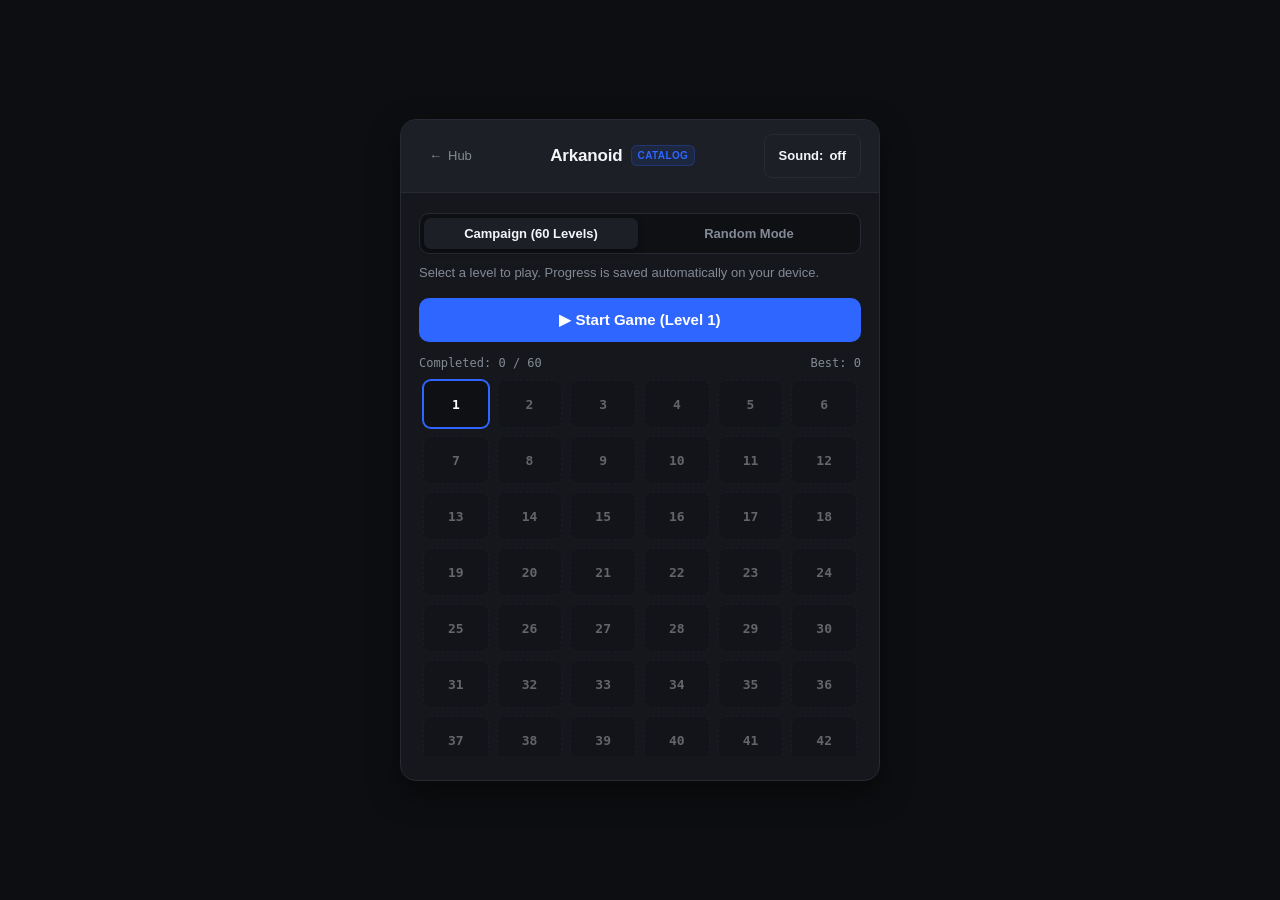
==== commit a40efd87: "Translate entire site, UI, dialogs, and debug tools to English" ====
--- a/arkanoid/index.html
+++ b/arkanoid/index.html
@@ -1,10 +1,10 @@
 <!DOCTYPE html>
-<html lang="ru">
+<html lang="en">
 <head>
   <meta charset="UTF-8">
   <meta name="viewport" content="width=device-width, initial-scale=1.0, maximum-scale=5.0">
-  <title>Арканоид // Refyrd Games</title>
-  <meta name="description" content="Арканоид с 60 уровнями, случайным режимом, бонусами и сохранением прогресса.">
+  <title>Arkanoid // Refyrd Games</title>
+  <meta name="description" content="Arkanoid with 60 levels, random procedural mode, power-ups, and saved progress.">
   <link rel="stylesheet" href="../css/main.css">
   <link rel="stylesheet" href="arkanoid.css">
 </head>
@@ -15,36 +15,36 @@
       <div class="nav-left-group">
         <a href="../" class="nav-back-link" id="link-to-hub">
           <span aria-hidden="true">←</span>
-          <span>В хаб</span>
+          <span>Hub</span>
         </a>
         <button id="btn-to-levels" class="nav-back-link hidden" type="button">
           <span aria-hidden="true">☰</span>
-          <span>Уровни</span>
+          <span>Levels</span>
         </button>
       </div>
 
       <div class="game-nav-meta">
-        <h1 class="game-nav-title" id="page-title">Арканоид</h1>
-        <span class="game-nav-badge" id="level-indicator">Каталог</span>
-        <span id="debug-badge" class="debug-indicator hidden">ЧИТ-РЕЖИМ</span>
+        <h1 class="game-nav-title" id="page-title">Arkanoid</h1>
+        <span class="game-nav-badge" id="level-indicator">Catalog</span>
+        <span id="debug-badge" class="debug-indicator hidden">CHEAT ACTIVE</span>
       </div>
 
       <div class="game-nav-actions">
-        <button id="sound-toggle" class="btn-ctrl" type="button" aria-label="Звук" aria-pressed="false">
-          Звук: <span id="sound-status">выкл</span>
+        <button id="sound-toggle" class="btn-ctrl" type="button" aria-label="Sound" aria-pressed="false">
+          Sound: <span id="sound-status">off</span>
         </button>
       </div>
     </header>
 
     <!-- VIEW 1: Level Select Menu Screen -->
-    <section id="level-select-view" class="level-select-container" aria-label="Выбор уровней арканоида">
+    <section id="level-select-view" class="level-select-container" aria-label="Arkanoid level select">
       <div class="level-select-header">
         <div class="mode-tabs">
-          <button id="tab-campaign" class="tab-btn active" type="button">Кампания (60 уровней)</button>
-          <button id="tab-random" class="tab-btn" type="button">Рандомный режим</button>
+          <button id="tab-campaign" class="tab-btn active" type="button">Campaign (60 Levels)</button>
+          <button id="tab-random" class="tab-btn" type="button">Random Mode</button>
         </div>
         <p class="level-select-subtitle" id="mode-desc">
-          Выберите уровень для прохождения. Прогресс сохраняется автоматически на вашем устройстве.
+          Select a level to play. Progress is saved automatically on your device.
         </p>
       </div>
 
@@ -52,13 +52,13 @@
       <div id="campaign-panel" class="campaign-panel">
         <div class="campaign-quick-launch">
           <button id="btn-play-campaign" class="btn-play btn-play-large" type="button">
-            <span id="play-campaign-text">▶ Начать игру (Уровень 1)</span>
+            <span id="play-campaign-text">▶ Start Game (Level 1)</span>
           </button>
         </div>
 
         <div class="progress-stats-row">
-          <span id="progress-text">Пройдено: 0 / 60</span>
-          <span id="stars-text">Рекорд: 0</span>
+          <span id="progress-text">Completed: 0 / 60</span>
+          <span id="stars-text">Best: 0</span>
         </div>
         <div class="levels-grid" id="levels-grid" role="list">
           <!-- Populated by JavaScript (Levels 1 to 60) -->
@@ -68,13 +68,13 @@
       <!-- Random Mode Panel -->
       <div id="random-panel" class="random-panel hidden">
         <div class="random-card">
-          <span class="random-badge">БЕСКОНЕЧНЫЙ РЕЖИМ</span>
-          <h2 class="random-title">Случайный уровень</h2>
+          <span class="random-badge">ENDLESS MODE</span>
+          <h2 class="random-title">Random Level</h2>
           <p class="random-desc">
-            Каждая новая игра создает уникальную симметричную комбинацию блоков различной прочности.
+            Every new game builds a structured symmetric level with balanced difficulty based on one of 20 geometric silhouettes and 10 color palettes.
           </p>
           <button id="btn-start-random" class="btn-play" type="button">
-            <span>Запустить рандомный уровень</span>
+            <span>Launch Random Level</span>
             <span aria-hidden="true">→</span>
           </button>
         </div>
@@ -86,7 +86,7 @@
       <!-- Score & Status Panel -->
       <div class="game-status-panel">
         <div class="score-box">
-          <span class="score-label">Счет</span>
+          <span class="score-label">Score</span>
           <div class="score-row">
             <span class="score-digit" id="score-display">000</span>
             <span id="multiplier-badge" class="multiplier-badge hidden">x3</span>
@@ -94,8 +94,8 @@
         </div>
 
         <div class="score-box">
-          <span class="score-label">Жизни</span>
-          <div class="lives-indicator" id="lives-display" aria-label="Осталось жизней">
+          <span class="score-label">Lives</span>
+          <div class="lives-indicator" id="lives-display" aria-label="Remaining lives">
             <span class="life-pip active"></span>
             <span class="life-pip active"></span>
             <span class="life-pip active"></span>
@@ -103,29 +103,29 @@
         </div>
 
         <div class="score-box">
-          <span class="score-label">Рекорд</span>
+          <span class="score-label">Best</span>
           <span class="score-digit highlight" id="best-display">000</span>
         </div>
 
         <div class="game-quick-actions">
-          <button id="btn-pause" class="btn-ctrl" type="button" title="Пауза (кликните 10 раз для меню отладки)">Пауза</button>
-          <button id="btn-restart" class="btn-ctrl btn-accent" type="button">Заново</button>
+          <button id="btn-pause" class="btn-ctrl" type="button" title="Pause (click 10 times for debug menu)">Pause</button>
+          <button id="btn-restart" class="btn-ctrl btn-accent" type="button">Restart</button>
         </div>
       </div>
 
       <!-- Playfield Screen -->
       <div class="canvas-screen-box">
-        <canvas id="game-canvas" width="400" height="460" aria-label="Игровое поле арканоида" tabindex="0"></canvas>
+        <canvas id="game-canvas" width="400" height="460" aria-label="Arkanoid game playfield" tabindex="0"></canvas>
 
         <!-- Overlay Dialog (Ready / Pause / Game Over / Victory) -->
         <div id="game-overlay" class="game-overlay hidden" aria-live="polite">
           <div class="overlay-dialog">
-            <h2 class="overlay-heading" id="overlay-heading">Арканоид</h2>
-            <p class="overlay-desc" id="overlay-desc">Ведите пальцем или мышью по экрану, чтобы отбивать шарик.</p>
+            <h2 class="overlay-heading" id="overlay-heading">Arkanoid</h2>
+            <p class="overlay-desc" id="overlay-desc">Drag with touch or mouse across the screen to bounce the ball.</p>
             <div class="overlay-buttons-group">
-              <button id="overlay-btn" class="btn-ctrl btn-primary-action" type="button">Запустить шар</button>
-              <button id="overlay-next-level-btn" class="btn-ctrl btn-accent hidden" type="button">Следующий уровень</button>
-              <button id="overlay-levels-btn" class="btn-ctrl hidden" type="button">К выбору уровней</button>
+              <button id="overlay-btn" class="btn-ctrl btn-primary-action" type="button">Launch Ball</button>
+              <button id="overlay-next-level-btn" class="btn-ctrl btn-accent hidden" type="button">Next Level</button>
+              <button id="overlay-levels-btn" class="btn-ctrl hidden" type="button">Level Select</button>
             </div>
           </div>
         </div>
@@ -133,17 +133,17 @@
 
       <!-- Active Powerups Bar -->
       <div class="active-powerups-bar" id="active-powerups-bar">
-        <span id="badge-barrier" class="buff-chip hidden">БАРЬЕР: <b id="timer-barrier">12s</b></span>
-        <span id="badge-widen" class="buff-chip hidden">ШИРОКАЯ РАКЕТКА: <b id="timer-widen">18s</b></span>
-        <span id="badge-mult" class="buff-chip hidden">x3 ОЧКИ: <b id="timer-mult">15s</b></span>
+        <span id="badge-barrier" class="buff-chip hidden">BARRIER: <b id="timer-barrier">12s</b></span>
+        <span id="badge-widen" class="buff-chip hidden">WIDE PADDLE: <b id="timer-widen">18s</b></span>
+        <span id="badge-mult" class="buff-chip hidden">x3 SCORE: <b id="timer-mult">15s</b></span>
       </div>
 
       <!-- Controls Guide -->
       <footer class="game-controls-footer">
         <div class="controls-hint-row">
-          <span class="controls-hint-item">Ведите пальцем или мышью для ракетки</span>
-          <span class="controls-hint-item"><kbd>A</kbd><kbd>D</kbd> / <kbd>Стрелки</kbd></span>
-          <span class="controls-hint-item"><kbd>Пробел</kbd> запуск / пауза</span>
+          <span class="controls-hint-item">Drag with finger or mouse to steer paddle</span>
+          <span class="controls-hint-item"><kbd>A</kbd><kbd>D</kbd> / <kbd>Arrows</kbd></span>
+          <span class="controls-hint-item"><kbd>Space</kbd> launch / pause</span>
         </div>
       </footer>
     </main>
@@ -153,22 +153,22 @@
       <div class="debug-window-header" id="debug-drag-handle">
         <div class="debug-window-title">
           <span class="debug-drag-icon" aria-hidden="true">⠿</span>
-          <span>Меню отладки</span>
+          <span>Debug Menu</span>
         </div>
-        <button id="dbg-close" class="debug-close-btn" type="button" aria-label="Закрыть">✕</button>
+        <button id="dbg-close" class="debug-close-btn" type="button" aria-label="Close">✕</button>
       </div>
       <div class="debug-window-body">
         <p class="overlay-desc debug-warning">
-          Действия в отладке отключают запись счета в рекорды.
+          Actions in debug mode disable high score recording.
         </p>
         <div class="debug-actions-grid">
-          <button id="dbg-unlock-all" class="btn-ctrl" type="button">Разблокировать все 60 уровней</button>
-          <button id="dbg-drop-multiball" class="btn-ctrl" type="button">Выдать +3 шара</button>
-          <button id="dbg-drop-barrier" class="btn-ctrl" type="button">Выдать нижний барьер</button>
-          <button id="dbg-drop-widen" class="btn-ctrl" type="button">Выдать расширение ракетки</button>
-          <button id="dbg-drop-x3" class="btn-ctrl" type="button">Утроить шары (x3)</button>
-          <button id="dbg-clear-bricks" class="btn-ctrl" type="button">Оставить 2 блока</button>
-          <button id="dbg-win" class="btn-ctrl btn-accent" type="button">Вызвать победу</button>
+          <button id="dbg-unlock-all" class="btn-ctrl" type="button">Unlock all 60 levels</button>
+          <button id="dbg-drop-multiball" class="btn-ctrl" type="button">Spawn +3 Balls</button>
+          <button id="dbg-drop-barrier" class="btn-ctrl" type="button">Spawn Floor Barrier</button>
+          <button id="dbg-drop-widen" class="btn-ctrl" type="button">Spawn Paddle Expander</button>
+          <button id="dbg-drop-x3" class="btn-ctrl" type="button">Triple Balls (x3)</button>
+          <button id="dbg-clear-bricks" class="btn-ctrl" type="button">Leave 2 Bricks</button>
+          <button id="dbg-win" class="btn-ctrl btn-accent" type="button">Trigger Victory</button>
         </div>
       </div>
     </div>
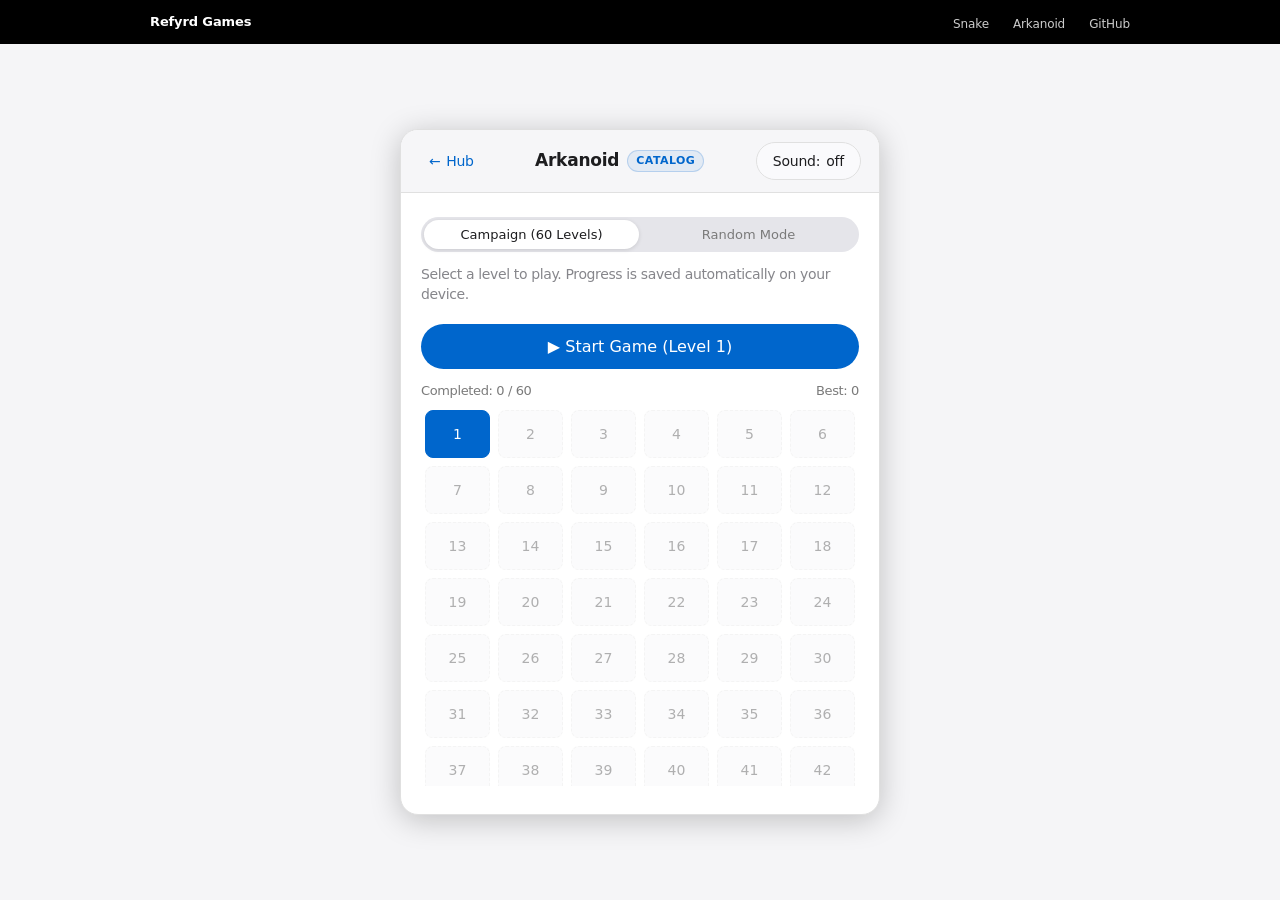
==== commit 48e090a7: "Implement Apple Design System across hub, Snake, and Arkanoid" ====
--- a/arkanoid/index.html
+++ b/arkanoid/index.html
@@ -9,7 +9,22 @@
   <link rel="stylesheet" href="arkanoid.css">
 </head>
 <body class="game-page-body">
-  <div class="game-layout">
+  <!-- Apple Global Nav Bar (44px) -->
+  <nav class="global-nav" aria-label="Global Navigation">
+    <div class="global-nav-inner">
+      <a href="../" class="global-nav-brand">
+        <span>Refyrd Games</span>
+      </a>
+      <ul class="global-nav-links">
+        <li><a href="../snake/" class="global-nav-link">Snake</a></li>
+        <li><a href="../arkanoid/" class="global-nav-link">Arkanoid</a></li>
+        <li><a href="https://github.com/Refyrd/Refyrd.github.io" target="_blank" rel="noopener noreferrer" class="global-nav-link">GitHub</a></li>
+      </ul>
+    </div>
+  </nav>
+
+  <div class="game-page-main">
+    <div class="game-layout">
     <!-- Top Navigation Bar -->
     <header class="game-nav-header">
       <div class="nav-left-group">
@@ -172,6 +187,7 @@
         </div>
       </div>
     </div>
+    </div>
   </div>
 
   <script src="arkanoid.js"></script>
--- a/css/main.css
+++ b/css/main.css
@@ -1,31 +1,67 @@
-/* Core Design System & Shared Layout // Refyrd Games */
+/* ==========================================================================
+   Apple Design System // Refyrd Games Hub
+   Reference: .AI/DESIGN.md (Apple-design-analysis)
+   ========================================================================== */
 
 :root {
-  /* Surfaces & Backgrounds */
-  --bg-page: #0D0E11;
-  --surface-card: #15171C;
-  --surface-raised: #1C1F26;
-  --surface-sunken: #0F1014;
-
-  /* Borders */
-  --border-subtle: #262A33;
-  --border-strong: #383D4A;
-
-  /* Accents & Functional Colors */
-  --accent-primary: #FF9F1C;
-  --accent-primary-hover: #FFAF3D;
-  --accent-action: #2E66FF;
-  --accent-action-hover: #1A54F0;
-  --status-online: #22C55E;
-
-  /* Typography Colors */
-  --text-primary: #F4F5F8;
-  --text-secondary: #C1C7D0;
-  --text-muted: #838A96;
-
-  /* Clean Typography */
-  --font-base: -apple-system, BlinkMacSystemFont, "Segoe UI", Roboto, "Helvetica Neue", Arial, sans-serif;
-  --font-mono: "SF Mono", "Segoe UI Mono", "Roboto Mono", Consolas, monospace;
+  /* Colors: Brand & Accent */
+  --color-primary: #0066cc;          /* Action Blue: single interactive color */
+  --color-primary-focus: #0071e3;    /* Focus ring blue */
+  --color-primary-on-dark: #2997ff;  /* Sky link blue for dark tiles */
+
+  /* Colors: Surfaces & Canvases */
+  --color-canvas: #ffffff;           /* Pure white canvas */
+  --color-canvas-parchment: #f5f5f7; /* Signature Apple off-white parchment */
+  --color-surface-pearl: #fafafc;    /* Pearl surface for secondary buttons */
+  --color-surface-tile-1: #272729;   /* Near-black product tile */
+  --color-surface-tile-2: #2a2a2c;   /* Slightly lighter dark tile */
+  --color-surface-tile-3: #252527;   /* Bottom stack dark tile */
+  --color-surface-black: #000000;    /* Pure black (global nav, video frames) */
+  --color-surface-chip-translucent: rgba(210, 210, 215, 0.64);
+
+  /* Colors: Typography & Ink */
+  --color-ink: #1d1d1f;              /* Near-black ink for headlines & body */
+  --color-body: #1d1d1f;             /* Paragraph text on light canvas */
+  --color-body-on-dark: #ffffff;     /* Body on dark tiles */
+  --color-body-muted: #86868b;       /* Secondary body / muted text */
+  --color-ink-muted-80: #333333;     /* Muted body on pearl */
+  --color-ink-muted-48: #7a7a7a;     /* Fine-print / disabled / legal */
+
+  /* Colors: Hairlines & Dividers */
+  --color-divider-soft: #f0f0f0;     /* Soft ring divider */
+  --color-hairline: #e0e0e0;         /* 1px hairline border on utility cards */
+  --color-hairline-subtle: rgba(0, 0, 0, 0.08);
+
+  /* Shapes & Radii */
+  --radius-none: 0px;
+  --radius-xs: 5px;
+  --radius-sm: 8px;
+  --radius-md: 11px;
+  --radius-lg: 18px;                 /* Store utility cards (18px) */
+  --radius-pill: 9999px;             /* Signature Apple pill CTAs */
+  --radius-full: 9999px;
+
+  /* Spacing Scale (8px baseline) */
+  --spacing-xxs: 4px;
+  --spacing-xs: 8px;
+  --spacing-sm: 12px;
+  --spacing-md: 17px;
+  --spacing-lg: 24px;
+  --spacing-xl: 32px;
+  --spacing-xxl: 48px;
+  --spacing-section: 80px;
+
+  /* Typography Stacks */
+  --font-display: "SF Pro Display", system-ui, -apple-system, BlinkMacSystemFont, "Segoe UI", Roboto, sans-serif;
+  --font-text: "SF Pro Text", system-ui, -apple-system, BlinkMacSystemFont, "Segoe UI", Roboto, sans-serif;
+  --font-mono: "SF Mono", "Segoe UI Mono", Menlo, Consolas, monospace;
+
+  /* Elevation: The Single Signature Product Shadow */
+  --shadow-product: 0 5px 30px rgba(0, 0, 0, 0.22);
+  --shadow-card-hover: 0 8px 24px rgba(0, 0, 0, 0.08);
+
+  /* Micro-interactions */
+  --transition-fast: 0.15s cubic-bezier(0.25, 0.1, 0.25, 1);
 }
 
 *, *::before, *::after {
@@ -34,48 +70,135 @@
   padding: 0;
 }
 
-body {
-  background-color: var(--bg-page);
-  color: var(--text-primary);
-  font-family: var(--font-base);
-  font-size: 15px;
-  line-height: 1.5;
-  min-height: 100vh;
+html {
+  background-color: var(--color-canvas-parchment);
+  color: var(--color-body);
+  font-family: var(--font-text);
+  font-size: 17px;
+  line-height: 1.47;
+  letter-spacing: -0.374px;
   -webkit-font-smoothing: antialiased;
   -moz-osx-font-smoothing: grayscale;
 }
 
-/* Page Container */
+body {
+  background-color: var(--color-canvas-parchment);
+  color: var(--color-body);
+  min-height: 100vh;
+  display: flex;
+  flex-direction: column;
+}
+
+/* ==========================================================================
+   Global Nav Bar (44px, Pure Black)
+   ========================================================================== */
+.global-nav {
+  height: 44px;
+  background-color: var(--color-surface-black);
+  color: var(--color-body-on-dark);
+  display: flex;
+  align-items: center;
+  justify-content: center;
+  padding: 0 24px;
+  width: 100%;
+  position: sticky;
+  top: 0;
+  z-index: 100;
+}
+
+.global-nav-inner {
+  max-width: 980px;
+  width: 100%;
+  display: flex;
+  align-items: center;
+  justify-content: space-between;
+}
+
+.global-nav-brand {
+  display: inline-flex;
+  align-items: center;
+  gap: 8px;
+  color: var(--color-body-on-dark);
+  text-decoration: none;
+  font-size: 13px;
+  font-weight: 600;
+  letter-spacing: -0.12px;
+  transition: opacity var(--transition-fast);
+}
+
+.global-nav-brand:hover {
+  opacity: 0.85;
+}
+
+.global-nav-brand:focus-visible {
+  outline: 2px solid var(--color-primary-focus);
+  outline-offset: 2px;
+}
+
+.global-nav-links {
+  display: flex;
+  align-items: center;
+  gap: 24px;
+  list-style: none;
+}
+
+.global-nav-link {
+  color: rgba(255, 255, 255, 0.8);
+  text-decoration: none;
+  font-size: 12px;
+  font-weight: 400;
+  letter-spacing: -0.12px;
+  transition: color var(--transition-fast);
+}
+
+.global-nav-link:hover {
+  color: #ffffff;
+}
+
+.global-nav-link:focus-visible {
+  outline: 2px solid var(--color-primary-focus);
+  outline-offset: 2px;
+}
+
+/* ==========================================================================
+   Page Container & Main Hub
+   ========================================================================== */
 .site-container {
-  max-width: 840px;
+  max-width: 980px;
   margin: 0 auto;
-  padding: 48px 24px 64px 24px;
+  padding: 64px 24px 80px 24px;
   display: flex;
   flex-direction: column;
-  gap: 40px;
-}
-
-/* Site Header */
+  gap: 64px;
+  width: 100%;
+}
+
+/* Hero Section */
 .site-header {
   display: flex;
   flex-direction: column;
-  gap: 12px;
-  padding-bottom: 24px;
-  border-bottom: 1px solid var(--border-subtle);
+  align-items: center;
+  text-align: center;
+  gap: 16px;
+  padding-bottom: 32px;
 }
 
 .brand-badge-row {
-  display: flex;
-  align-items: center;
-  gap: 12px;
+  display: inline-flex;
+  align-items: center;
+  gap: 8px;
+  background-color: var(--color-canvas);
+  border: 1px solid var(--color-hairline);
+  padding: 6px 14px;
+  border-radius: var(--radius-pill);
 }
 
 .brand-name {
-  font-size: 13px;
-  font-weight: 700;
-  letter-spacing: 0.08em;
+  font-size: 12px;
+  font-weight: 600;
+  letter-spacing: 0.04em;
   text-transform: uppercase;
-  color: var(--accent-primary);
+  color: var(--color-primary);
 }
 
 .brand-status-indicator {
@@ -83,84 +206,95 @@
   align-items: center;
   gap: 6px;
   font-size: 12px;
-  color: var(--text-muted);
+  color: var(--color-ink-muted-48);
 }
 
 .status-dot {
-  width: 8px;
-  height: 8px;
+  width: 7px;
+  height: 7px;
   border-radius: 50%;
-  background-color: var(--status-online);
-  box-shadow: 0 0 6px rgba(34, 197, 94, 0.6);
+  background-color: #34c759;
 }
 
 .site-title {
-  font-size: 32px;
-  font-weight: 800;
-  letter-spacing: -0.02em;
-  color: var(--text-primary);
-  line-height: 1.2;
+  font-family: var(--font-display);
+  font-size: 56px;
+  font-weight: 600;
+  line-height: 1.07;
+  letter-spacing: -0.28px;
+  color: var(--color-ink);
+  max-width: 800px;
 }
 
 .site-subtitle {
-  font-size: 16px;
-  color: var(--text-secondary);
-  max-width: 580px;
-}
-
-/* Games Section */
+  font-family: var(--font-text);
+  font-size: 21px;
+  font-weight: 400;
+  line-height: 1.38;
+  letter-spacing: -0.15px;
+  color: var(--color-body-muted);
+  max-width: 640px;
+}
+
+/* ==========================================================================
+   Games Grid Section
+   ========================================================================== */
 .games-section {
   display: flex;
   flex-direction: column;
-  gap: 20px;
+  gap: 24px;
 }
 
 .section-title-row {
   display: flex;
   justify-content: space-between;
-  align-items: center;
+  align-items: baseline;
+  padding-bottom: 8px;
+  border-bottom: 1px solid var(--color-hairline);
 }
 
 .section-title {
-  font-size: 18px;
-  font-weight: 700;
-  color: var(--text-primary);
+  font-family: var(--font-display);
+  font-size: 28px;
+  font-weight: 600;
+  line-height: 1.14;
+  letter-spacing: -0.2px;
+  color: var(--color-ink);
 }
 
 .section-count {
-  font-size: 13px;
-  color: var(--text-muted);
-  font-family: var(--font-mono);
-}
-
-/* Cards Grid */
+  font-size: 14px;
+  color: var(--color-ink-muted-48);
+}
+
+/* 2-Column Store Utility Cards Grid */
 .games-grid {
   display: grid;
-  grid-template-columns: repeat(auto-fill, minmax(360px, 1fr));
-  gap: 20px;
-}
-
-/* Game Card */
+  grid-template-columns: repeat(auto-fit, minmax(340px, 1fr));
+  gap: 24px;
+}
+
+/* Store Utility Card (Apple Specification) */
 .game-card {
-  background-color: var(--surface-card);
-  border: 1px solid var(--border-subtle);
-  border-radius: 14px;
-  padding: 24px;
+  background-color: var(--color-canvas);
+  border: 1px solid var(--color-hairline);
+  border-radius: var(--radius-lg);
+  padding: 32px 28px 28px 28px;
   display: flex;
   flex-direction: column;
   justify-content: space-between;
-  gap: 20px;
-  transition: border-color 0.15s ease, transform 0.15s ease, box-shadow 0.15s ease;
+  gap: 24px;
+  transition: border-color var(--transition-fast), box-shadow var(--transition-fast);
 }
 
 .game-card:hover:not(.card-disabled) {
-  border-color: var(--border-strong);
-  transform: translateY(-2px);
-  box-shadow: 0 8px 24px rgba(0, 0, 0, 0.35);
+  border-color: #d2d2d7;
+  box-shadow: var(--shadow-card-hover);
 }
 
 .card-disabled {
-  opacity: 0.6;
+  background-color: #fafafc;
+  opacity: 0.7;
   border-style: dashed;
 }
 
@@ -174,205 +308,254 @@
 .card-title-group {
   display: flex;
   flex-direction: column;
-  gap: 4px;
+  gap: 6px;
 }
 
 .card-genre {
   font-size: 12px;
   font-weight: 600;
-  color: var(--accent-primary);
+  color: var(--color-primary);
   text-transform: uppercase;
   letter-spacing: 0.04em;
 }
 
 .card-title {
-  font-size: 20px;
-  font-weight: 700;
-  color: var(--text-primary);
-  letter-spacing: -0.01em;
+  font-family: var(--font-display);
+  font-size: 28px;
+  font-weight: 600;
+  line-height: 1.14;
+  letter-spacing: -0.25px;
+  color: var(--color-ink);
 }
 
 .card-slot-badge {
   font-family: var(--font-mono);
   font-size: 12px;
-  color: var(--text-muted);
-  background-color: var(--surface-sunken);
-  border: 1px solid var(--border-subtle);
-  padding: 3px 8px;
-  border-radius: 6px;
+  font-weight: 500;
+  color: var(--color-ink-muted-48);
+  background-color: var(--color-canvas-parchment);
+  border: 1px solid var(--color-hairline);
+  padding: 4px 10px;
+  border-radius: var(--radius-pill);
 }
 
 .card-desc {
-  font-size: 14px;
-  color: var(--text-secondary);
-  line-height: 1.5;
+  font-family: var(--font-text);
+  font-size: 15px;
+  font-weight: 400;
+  color: var(--color-body-muted);
+  line-height: 1.47;
+  letter-spacing: -0.2px;
 }
 
 .card-meta-list {
   display: flex;
   flex-wrap: wrap;
   gap: 12px;
-  font-size: 12px;
-  color: var(--text-muted);
+  font-size: 13px;
+  color: var(--color-ink-muted-48);
 }
 
 .card-meta-item {
-  display: flex;
+  display: inline-flex;
   align-items: center;
   gap: 6px;
 }
 
 .card-footer {
   display: flex;
-  justify-content: flex-end;
-  padding-top: 12px;
-  border-top: 1px solid var(--border-subtle);
-}
-
-/* Button & Link Styles */
+  justify-content: space-between;
+  align-items: center;
+  padding-top: 16px;
+  border-top: 1px solid var(--color-divider-soft);
+}
+
+/* ==========================================================================
+   Buttons (Apple Button Grammar)
+   ========================================================================== */
+
+/* Primary Action Pill */
 .btn-play {
   display: inline-flex;
   align-items: center;
   justify-content: center;
   gap: 8px;
-  background-color: var(--accent-action);
-  color: #FFFFFF;
-  font-size: 14px;
-  font-weight: 600;
+  background-color: var(--color-primary);
+  color: #ffffff;
+  font-family: var(--font-text);
+  font-size: 15px;
+  font-weight: 400;
   text-decoration: none;
-  padding: 10px 20px;
-  border-radius: 8px;
-  min-height: 44px;
+  padding: 10px 22px;
+  border-radius: var(--radius-pill);
+  min-height: 40px;
   min-width: 44px;
-  transition: background-color 0.15s ease, transform 0.1s ease;
+  border: none;
+  cursor: pointer;
+  transition: background-color var(--transition-fast), transform 0.08s ease;
+  user-select: none;
 }
 
 .btn-play:hover {
-  background-color: var(--accent-action-hover);
+  background-color: var(--color-primary-focus);
 }
 
 .btn-play:active {
-  transform: translateY(1px);
+  transform: scale(0.95); /* Apple system-wide active micro-interaction */
 }
 
 .btn-play:focus-visible {
-  outline: 2px solid var(--accent-primary);
+  outline: 2px solid var(--color-primary-focus);
   outline-offset: 2px;
 }
 
 .badge-pending {
   font-size: 13px;
-  color: var(--text-muted);
-  padding: 10px 0;
+  color: var(--color-ink-muted-48);
   font-style: normal;
 }
 
-/* Shared Control Buttons */
+/* Shared Utility / Control Buttons */
 .btn-ctrl {
-  background-color: var(--surface-raised);
-  color: var(--text-primary);
-  border: 1px solid var(--border-subtle);
-  border-radius: 8px;
-  padding: 8px 14px;
-  font-size: 13px;
-  font-weight: 600;
-  min-height: 44px;
+  background-color: var(--color-surface-pearl);
+  color: var(--color-ink);
+  border: 1px solid var(--color-hairline);
+  border-radius: var(--radius-pill);
+  padding: 8px 16px;
+  font-family: var(--font-text);
+  font-size: 14px;
+  font-weight: 400;
+  letter-spacing: -0.224px;
+  min-height: 38px;
   min-width: 44px;
   cursor: pointer;
   display: inline-flex;
   align-items: center;
   justify-content: center;
   gap: 6px;
-  transition: background-color 0.12s ease, border-color 0.12s ease, transform 0.08s ease;
+  transition: background-color var(--transition-fast), border-color var(--transition-fast), transform 0.08s ease;
   user-select: none;
 }
 
 .btn-ctrl:hover:not(:disabled) {
-  background-color: #262A34;
-  border-color: var(--border-strong);
+  background-color: #f0f0f2;
+  border-color: #d2d2d7;
 }
 
 .btn-ctrl:active:not(:disabled) {
-  transform: translateY(1px);
+  transform: scale(0.95); /* Apple scale micro-interaction */
 }
 
 .btn-ctrl:focus-visible {
-  outline: 2px solid var(--accent-primary);
+  outline: 2px solid var(--color-primary-focus);
   outline-offset: 2px;
 }
 
 .btn-ctrl.btn-accent {
-  color: var(--accent-primary);
+  color: var(--color-primary);
+  font-weight: 500;
 }
 
 .btn-ctrl.btn-primary-action {
-  background-color: var(--accent-action);
-  color: #FFFFFF;
+  background-color: var(--color-primary);
+  color: #ffffff;
   border-color: transparent;
-  padding: 10px 22px;
+  padding: 10px 24px;
+  font-weight: 400;
 }
 
 .btn-ctrl.btn-primary-action:hover {
-  background-color: var(--accent-action-hover);
-}
-
-/* Keyboard Badges */
+  background-color: var(--color-primary-focus);
+}
+
+/* Keyboard hint chip */
 kbd {
-  background-color: var(--surface-sunken);
-  border: 1px solid var(--border-strong);
-  border-radius: 4px;
+  background-color: var(--color-canvas-parchment);
+  border: 1px solid var(--color-hairline);
+  border-radius: var(--radius-xs);
   padding: 2px 6px;
   font-family: var(--font-mono);
   font-size: 11px;
-  color: var(--text-primary);
-}
-
-/* Site Footer */
+  color: var(--color-ink);
+}
+
+/* ==========================================================================
+   Footer
+   ========================================================================== */
 .site-footer {
+  margin-top: auto;
+  background-color: var(--color-canvas-parchment);
+  border-top: 1px solid var(--color-hairline);
+  padding: 40px 24px;
+  width: 100%;
+}
+
+.site-footer-inner {
+  max-width: 980px;
+  margin: 0 auto;
   display: flex;
   justify-content: space-between;
   align-items: center;
   flex-wrap: wrap;
   gap: 16px;
-  padding-top: 24px;
-  border-top: 1px solid var(--border-subtle);
-  font-size: 13px;
-  color: var(--text-muted);
+  font-size: 12px;
+  color: var(--color-ink-muted-48);
+}
+
+.footer-copy {
+  font-size: 12px;
+  color: var(--color-ink-muted-48);
 }
 
 .footer-links {
   display: flex;
-  gap: 16px;
+  gap: 20px;
 }
 
 .footer-link {
-  color: var(--text-muted);
+  color: var(--color-primary);
   text-decoration: none;
-  transition: color 0.15s ease;
+  font-size: 12px;
+  transition: opacity var(--transition-fast);
 }
 
 .footer-link:hover {
-  color: var(--text-primary);
   text-decoration: underline;
 }
 
 .footer-link:focus-visible {
-  outline: 2px solid var(--accent-primary);
+  outline: 2px solid var(--color-primary-focus);
   outline-offset: 2px;
 }
 
-/* Responsive */
-@media (max-width: 640px) {
+/* ==========================================================================
+   Responsive Adaptations
+   ========================================================================== */
+@media (max-width: 735px) {
   .site-container {
-    padding: 24px 16px;
-    gap: 28px;
+    padding: 40px 20px 60px 20px;
+    gap: 40px;
   }
 
   .site-title {
-    font-size: 26px;
+    font-size: 40px;
+  }
+
+  .site-subtitle {
+    font-size: 18px;
   }
 
   .games-grid {
     grid-template-columns: 1fr;
   }
 }
+
+@media (max-width: 419px) {
+  .site-title {
+    font-size: 32px;
+  }
+
+  .site-subtitle {
+    font-size: 16px;
+  }
+}
--- a/arkanoid/arkanoid.css
+++ b/arkanoid/arkanoid.css
@@ -1,33 +1,46 @@
-/* Arkanoid Stylesheet: 60 Levels, Random Mode & Power-ups */
+/* ==========================================================================
+   Arkanoid Stylesheet // Apple Design System
+   Reference: .AI/DESIGN.md (Apple-design-analysis)
+   ========================================================================== */
 
 .game-page-body {
+  min-height: 100vh;
+  display: flex;
+  flex-direction: column;
+  background-color: var(--color-canvas-parchment);
+}
+
+.game-page-main {
+  flex: 1;
   display: flex;
   justify-content: center;
   align-items: center;
-  padding: 24px 16px;
-  min-height: 100vh;
+  padding: 32px 16px;
+  width: 100%;
 }
 
 .game-layout {
   width: 100%;
   max-width: 480px;
-  background-color: var(--surface-card);
-  border: 1px solid var(--border-subtle);
-  border-radius: 16px;
-  box-shadow: 0 12px 32px rgba(0, 0, 0, 0.45);
+  background-color: var(--color-canvas);
+  border: 1px solid var(--color-hairline);
+  border-radius: var(--radius-lg);
+  box-shadow: var(--shadow-product);
   display: flex;
   flex-direction: column;
   overflow: hidden;
 }
 
-/* Header */
+/* Apple Frosted Sub-Nav Header */
 .game-nav-header {
   display: flex;
   align-items: center;
   justify-content: space-between;
-  padding: 14px 18px;
-  background-color: var(--surface-raised);
-  border-bottom: 1px solid var(--border-subtle);
+  padding: 12px 18px;
+  background-color: rgba(245, 245, 247, 0.88);
+  backdrop-filter: var(--backdrop-frosted);
+  -webkit-backdrop-filter: var(--backdrop-frosted);
+  border-bottom: 1px solid var(--color-hairline);
 }
 
 .nav-left-group {
@@ -40,25 +53,25 @@
   display: inline-flex;
   align-items: center;
   gap: 6px;
-  color: var(--text-muted);
+  color: var(--color-primary);
   text-decoration: none;
-  font-size: 13px;
-  font-weight: 500;
+  font-family: var(--font-text);
+  font-size: 14px;
+  font-weight: 400;
   padding: 6px 10px;
-  border-radius: 8px;
+  border-radius: var(--radius-pill);
   background: none;
   border: none;
   cursor: pointer;
-  transition: color 0.15s ease, background-color 0.15s ease;
+  transition: opacity var(--transition-fast), background-color var(--transition-fast);
 }
 
 .nav-back-link:hover {
-  color: var(--text-primary);
-  background-color: var(--surface-card);
+  background-color: rgba(0, 102, 204, 0.08);
 }
 
 .nav-back-link:focus-visible {
-  outline: 2px solid var(--accent-primary);
+  outline: 2px solid var(--color-primary-focus);
   outline-offset: 2px;
 }
 
@@ -73,32 +86,33 @@
 }
 
 .game-nav-title {
+  font-family: var(--font-display);
   font-size: 17px;
-  font-weight: 700;
-  letter-spacing: -0.01em;
-  color: var(--text-primary);
+  font-weight: 600;
+  letter-spacing: -0.224px;
+  color: var(--color-ink);
 }
 
 .game-nav-badge {
-  font-size: 10px;
+  font-size: 11px;
   font-weight: 600;
   text-transform: uppercase;
   letter-spacing: 0.04em;
-  color: var(--accent-action);
-  background-color: rgba(46, 102, 255, 0.12);
-  border: 1px solid rgba(46, 102, 255, 0.25);
-  padding: 2px 6px;
-  border-radius: 6px;
+  color: var(--color-primary);
+  background-color: rgba(0, 102, 204, 0.08);
+  border: 1px solid rgba(0, 102, 204, 0.2);
+  padding: 2px 8px;
+  border-radius: var(--radius-pill);
 }
 
 .debug-indicator {
-  font-size: 9px;
-  font-weight: 700;
-  color: #FF4D36;
-  background-color: rgba(255, 77, 54, 0.15);
-  border: 1px solid rgba(255, 77, 54, 0.35);
-  padding: 2px 6px;
-  border-radius: 4px;
+  font-size: 10px;
+  font-weight: 600;
+  color: #ff3b30;
+  background-color: rgba(255, 59, 48, 0.1);
+  border: 1px solid rgba(255, 59, 48, 0.25);
+  padding: 2px 8px;
+  border-radius: var(--radius-pill);
 }
 
 .debug-indicator.hidden {
@@ -109,10 +123,10 @@
    LEVEL SELECT VIEW
    ========================================= */
 .level-select-container {
-  padding: 20px 18px 24px 18px;
-  display: flex;
-  flex-direction: column;
-  gap: 16px;
+  padding: 24px 20px 28px 20px;
+  display: flex;
+  flex-direction: column;
+  gap: 20px;
 }
 
 .level-select-container.hidden {
@@ -122,46 +136,48 @@
 .level-select-header {
   display: flex;
   flex-direction: column;
-  gap: 10px;
-}
-
+  gap: 12px;
+}
+
+/* Apple Segmented Control */
 .mode-tabs {
   display: flex;
-  background-color: var(--surface-sunken);
-  padding: 4px;
-  border-radius: 10px;
-  border: 1px solid var(--border-subtle);
-  gap: 4px;
+  background-color: #e5e5ea;
+  padding: 3px;
+  border-radius: var(--radius-pill);
+  gap: 2px;
 }
 
 .tab-btn {
   flex: 1;
   background: none;
   border: none;
-  color: var(--text-muted);
-  font-family: inherit;
+  color: var(--color-ink-muted-48);
+  font-family: var(--font-text);
   font-size: 13px;
-  font-weight: 600;
-  padding: 8px 12px;
-  border-radius: 7px;
+  font-weight: 500;
+  padding: 7px 12px;
+  border-radius: var(--radius-pill);
   cursor: pointer;
-  transition: background-color 0.15s ease, color 0.15s ease;
+  transition: background-color var(--transition-fast), color var(--transition-fast), box-shadow var(--transition-fast);
+  user-select: none;
 }
 
 .tab-btn:hover {
-  color: var(--text-primary);
+  color: var(--color-ink);
 }
 
 .tab-btn.active {
-  background-color: var(--surface-raised);
-  color: var(--text-primary);
-  box-shadow: 0 2px 6px rgba(0, 0, 0, 0.35);
+  background-color: #ffffff;
+  color: var(--color-ink);
+  box-shadow: 0 1px 4px rgba(0, 0, 0, 0.12);
 }
 
 .level-select-subtitle {
-  font-size: 13px;
-  color: var(--text-muted);
-  line-height: 1.4;
+  font-family: var(--font-text);
+  font-size: 14px;
+  color: var(--color-body-muted);
+  line-height: 1.43;
 }
 
 .campaign-quick-launch {
@@ -172,9 +188,9 @@
 
 .btn-play-large {
   width: 100%;
-  padding: 12px 20px;
-  font-size: 15px;
-  border-radius: 10px;
+  padding: 13px 24px;
+  font-size: 16px;
+  border-radius: var(--radius-pill);
   cursor: pointer;
   border: none;
 }
@@ -183,10 +199,10 @@
   display: flex;
   justify-content: space-between;
   align-items: center;
-  font-size: 12px;
-  font-family: var(--font-mono);
-  color: var(--text-muted);
-  padding-bottom: 4px;
+  font-size: 13px;
+  font-family: var(--font-text);
+  color: var(--color-ink-muted-48);
+  padding-bottom: 6px;
 }
 
 /* Levels Grid (60 items) */
@@ -197,15 +213,14 @@
   max-height: 380px;
   overflow-y: auto;
   padding: 4px;
-  border-radius: 10px;
   scrollbar-width: thin;
-  scrollbar-color: var(--border-strong) transparent;
+  scrollbar-color: var(--color-hairline) transparent;
 }
 
 .level-btn {
-  background-color: var(--surface-sunken);
-  border: 1px solid var(--border-subtle);
-  border-radius: 8px;
+  background-color: var(--color-canvas-parchment);
+  border: 1px solid var(--color-hairline);
+  border-radius: var(--radius-sm);
   height: 48px;
   display: flex;
   flex-direction: column;
@@ -213,29 +228,28 @@
   align-items: center;
   gap: 2px;
   cursor: pointer;
-  color: var(--text-primary);
-  font-family: var(--font-mono);
-  font-size: 13px;
-  font-weight: 700;
-  transition: transform 0.1s ease, background-color 0.12s ease, border-color 0.12s ease;
+  color: var(--color-ink);
+  font-family: var(--font-text);
+  font-size: 14px;
+  font-weight: 500;
+  transition: transform 0.08s ease, background-color var(--transition-fast), border-color var(--transition-fast);
   user-select: none;
   position: relative;
 }
 
 .level-btn:hover:not(:disabled) {
-  background-color: var(--surface-raised);
-  border-color: var(--accent-action);
-  transform: translateY(-1px);
+  background-color: #ececee;
+  border-color: #d2d2d7;
 }
 
 .level-btn:active:not(:disabled) {
-  transform: translateY(1px);
+  transform: scale(0.92);
 }
 
 .level-btn.completed {
-  border-color: rgba(34, 197, 94, 0.45);
-  background-color: rgba(34, 197, 94, 0.08);
-  color: #4ADE80;
+  border-color: rgba(52, 199, 89, 0.4);
+  background-color: rgba(52, 199, 89, 0.08);
+  color: #34c759;
 }
 
 .level-btn.completed::after {
@@ -244,13 +258,14 @@
   position: absolute;
   top: 3px;
   right: 5px;
-  color: #4ADE80;
+  color: #34c759;
+  font-weight: 700;
 }
 
 .level-btn.current {
-  border-color: var(--accent-action);
-  box-shadow: 0 0 0 1px var(--accent-action);
-  color: #FFFFFF;
+  background-color: var(--color-primary);
+  border-color: var(--color-primary);
+  color: #ffffff;
 }
 
 .level-btn:disabled {
@@ -269,48 +284,52 @@
 }
 
 .random-card {
-  background-color: var(--surface-sunken);
-  border: 1px solid var(--border-subtle);
-  border-radius: 12px;
-  padding: 24px;
+  background-color: var(--color-canvas-parchment);
+  border: 1px solid var(--color-hairline);
+  border-radius: var(--radius-lg);
+  padding: 32px 24px;
   display: flex;
   flex-direction: column;
   align-items: center;
   text-align: center;
-  gap: 12px;
+  gap: 14px;
 }
 
 .random-badge {
-  font-size: 10px;
-  font-weight: 700;
-  letter-spacing: 0.08em;
-  color: var(--accent-primary);
-  background-color: rgba(255, 159, 28, 0.12);
-  padding: 3px 8px;
-  border-radius: 6px;
+  font-size: 11px;
+  font-weight: 600;
+  letter-spacing: 0.06em;
+  color: var(--color-primary);
+  background-color: rgba(0, 102, 204, 0.08);
+  border: 1px solid rgba(0, 102, 204, 0.2);
+  padding: 4px 10px;
+  border-radius: var(--radius-pill);
 }
 
 .random-title {
-  font-size: 20px;
-  font-weight: 700;
-  color: var(--text-primary);
+  font-family: var(--font-display);
+  font-size: 24px;
+  font-weight: 600;
+  color: var(--color-ink);
+  letter-spacing: -0.25px;
 }
 
 .random-desc {
-  font-size: 14px;
-  color: var(--text-muted);
-  max-width: 320px;
-  line-height: 1.4;
+  font-family: var(--font-text);
+  font-size: 15px;
+  color: var(--color-body-muted);
+  max-width: 340px;
+  line-height: 1.47;
 }
 
 /* =========================================
    GAMEPLAY SCREEN VIEW
    ========================================= */
 .game-board-wrapper {
-  padding: 18px;
-  display: flex;
-  flex-direction: column;
-  gap: 14px;
+  padding: 20px;
+  display: flex;
+  flex-direction: column;
+  gap: 16px;
 }
 
 .game-board-wrapper.hidden {
@@ -323,10 +342,10 @@
   justify-content: space-between;
   align-items: center;
   gap: 12px;
-  background-color: var(--surface-sunken);
-  border: 1px solid var(--border-subtle);
-  border-radius: 10px;
-  padding: 10px 14px;
+  background-color: var(--color-canvas-parchment);
+  border: 1px solid var(--color-hairline);
+  border-radius: var(--radius-md);
+  padding: 10px 16px;
 }
 
 .score-box {
@@ -342,40 +361,40 @@
 }
 
 .score-label {
-  font-size: 10px;
+  font-size: 11px;
   font-weight: 600;
   text-transform: uppercase;
-  letter-spacing: 0.05em;
-  color: var(--text-muted);
+  letter-spacing: 0.04em;
+  color: var(--color-ink-muted-48);
 }
 
 .score-digit {
-  font-family: var(--font-mono);
-  font-size: 20px;
-  font-weight: 700;
-  color: var(--text-primary);
-  line-height: 1;
+  font-family: var(--font-display);
+  font-size: 22px;
+  font-weight: 600;
+  color: var(--color-ink);
+  line-height: 1.1;
   font-variant-numeric: tabular-nums;
   transition: transform 0.1s ease;
 }
 
 .score-digit.highlight {
-  color: var(--accent-primary);
+  color: var(--color-primary);
 }
 
 .score-digit.score-bump {
   transform: scale(1.15);
-  color: #FFD285;
+  color: var(--color-primary-focus);
 }
 
 .multiplier-badge {
   font-size: 10px;
-  font-weight: 800;
-  color: #FFD285;
-  background-color: rgba(255, 159, 28, 0.2);
-  border: 1px solid var(--accent-primary);
-  border-radius: 4px;
-  padding: 1px 4px;
+  font-weight: 700;
+  color: var(--color-primary);
+  background-color: rgba(0, 102, 204, 0.1);
+  border: 1px solid rgba(0, 102, 204, 0.25);
+  border-radius: var(--radius-pill);
+  padding: 2px 6px;
   line-height: 1;
 }
 
@@ -395,15 +414,14 @@
   width: 14px;
   height: 7px;
   border-radius: 2px;
-  background-color: #2F333A;
-  border: 1px solid var(--border-subtle);
-  transition: background-color 0.2s ease, box-shadow 0.2s ease;
+  background-color: #d2d2d7;
+  border: 1px solid #c7c7cc;
+  transition: background-color 0.2s ease, border-color 0.2s ease;
 }
 
 .life-pip.active {
-  background-color: var(--accent-action);
-  border-color: #5B88FF;
-  box-shadow: 0 0 6px rgba(46, 102, 255, 0.6);
+  background-color: var(--color-primary);
+  border-color: var(--color-primary);
 }
 
 .game-quick-actions {
@@ -411,16 +429,15 @@
   gap: 8px;
 }
 
-/* Canvas Screen Box */
+/* Canvas Screen Box (Apple Display Frame) */
 .canvas-screen-box {
   position: relative;
-  background-color: #0A0B0E;
-  border: 1px solid var(--border-subtle);
-  border-radius: 12px;
+  background-color: var(--color-surface-black);
+  border: 1px solid var(--color-surface-tile-1);
+  border-radius: var(--radius-md);
   overflow: hidden;
   aspect-ratio: 400 / 460;
   width: 100%;
-  box-shadow: inset 0 2px 8px rgba(0, 0, 0, 0.6);
   display: flex;
   justify-content: center;
   align-items: center;
@@ -448,10 +465,10 @@
 }
 
 #game-canvas:focus-visible {
-  box-shadow: inset 0 0 0 2px var(--accent-primary);
-}
-
-/* Active Powerups HUD */
+  box-shadow: inset 0 0 0 2px var(--color-primary-focus);
+}
+
+/* Active Powerups Bar */
 .active-powerups-bar {
   display: flex;
   flex-wrap: wrap;
@@ -460,14 +477,14 @@
 }
 
 .buff-chip {
-  font-family: var(--font-mono);
-  font-size: 10px;
-  font-weight: 700;
-  padding: 3px 8px;
-  border-radius: 6px;
-  background-color: var(--surface-sunken);
-  border: 1px solid var(--border-subtle);
-  color: var(--accent-primary);
+  font-family: var(--font-text);
+  font-size: 11px;
+  font-weight: 500;
+  padding: 4px 10px;
+  border-radius: var(--radius-pill);
+  background-color: var(--color-canvas-parchment);
+  border: 1px solid var(--color-hairline);
+  color: var(--color-primary);
   display: inline-flex;
   align-items: center;
   gap: 4px;
@@ -477,11 +494,13 @@
   display: none;
 }
 
-/* Overlay Dialog */
+/* Frosted Glass Overlay Dialog */
 .game-overlay {
   position: absolute;
   inset: 0;
-  background-color: rgba(10, 11, 14, 0.88);
+  background-color: rgba(29, 29, 31, 0.72);
+  backdrop-filter: var(--backdrop-frosted);
+  -webkit-backdrop-filter: var(--backdrop-frosted);
   display: flex;
   justify-content: center;
   align-items: center;
@@ -498,17 +517,17 @@
 }
 
 .overlay-dialog {
-  background-color: var(--surface-card);
-  border: 1px solid var(--border-strong);
-  border-radius: 12px;
-  padding: 22px;
+  background-color: var(--color-canvas);
+  border: 1px solid var(--color-hairline);
+  border-radius: var(--radius-lg);
+  padding: 28px 24px;
   max-width: 320px;
   width: 100%;
   text-align: center;
   display: flex;
   flex-direction: column;
-  gap: 12px;
-  box-shadow: 0 8px 24px rgba(0, 0, 0, 0.6);
+  gap: 14px;
+  box-shadow: var(--shadow-product);
   transform: translateY(0);
   transition: transform 0.15s ease;
 }
@@ -518,15 +537,19 @@
 }
 
 .overlay-heading {
-  font-size: 18px;
-  font-weight: 700;
-  color: var(--text-primary);
+  font-family: var(--font-display);
+  font-size: 24px;
+  font-weight: 600;
+  line-height: 1.15;
+  letter-spacing: -0.25px;
+  color: var(--color-ink);
 }
 
 .overlay-desc {
-  font-size: 13px;
-  color: var(--text-muted);
-  line-height: 1.4;
+  font-family: var(--font-text);
+  font-size: 14px;
+  color: var(--color-body-muted);
+  line-height: 1.43;
 }
 
 .overlay-buttons-group {
@@ -546,10 +569,10 @@
   left: 50%;
   transform: translate(-50%, -50%);
   width: min(340px, calc(100vw - 24px));
-  background-color: var(--surface-card);
-  border: 1px solid var(--border-strong);
-  border-radius: 12px;
-  box-shadow: 0 16px 48px rgba(0, 0, 0, 0.75), 0 0 0 1px rgba(255, 255, 255, 0.05);
+  background-color: var(--color-canvas);
+  border: 1px solid var(--color-hairline);
+  border-radius: var(--radius-lg);
+  box-shadow: var(--shadow-product);
   z-index: 100;
   display: flex;
   flex-direction: column;
@@ -567,9 +590,9 @@
   display: flex;
   justify-content: space-between;
   align-items: center;
-  padding: 10px 14px;
-  background-color: var(--surface-raised);
-  border-bottom: 1px solid var(--border-subtle);
+  padding: 12px 16px;
+  background-color: var(--color-canvas-parchment);
+  border-bottom: 1px solid var(--color-hairline);
   cursor: grab;
   user-select: none;
   touch-action: none;
@@ -583,66 +606,68 @@
   display: flex;
   align-items: center;
   gap: 8px;
-  font-size: 13px;
-  font-weight: 700;
-  color: var(--text-primary);
+  font-family: var(--font-display);
+  font-size: 14px;
+  font-weight: 600;
+  color: var(--color-ink);
 }
 
 .debug-drag-icon {
   font-size: 14px;
-  color: var(--text-muted);
+  color: var(--color-ink-muted-48);
   letter-spacing: -2px;
 }
 
 .debug-close-btn {
   background: none;
   border: none;
-  color: var(--text-muted);
-  font-size: 15px;
+  color: var(--color-ink-muted-48);
+  font-size: 16px;
   padding: 4px 8px;
   cursor: pointer;
-  border-radius: 4px;
+  border-radius: var(--radius-sm);
   line-height: 1;
+  transition: color var(--transition-fast), background-color var(--transition-fast);
 }
 
 .debug-close-btn:hover {
-  color: var(--text-primary);
-  background-color: var(--surface-card);
+  color: var(--color-ink);
+  background-color: rgba(0, 0, 0, 0.05);
 }
 
 .debug-window-body {
-  padding: 14px;
+  padding: 16px;
   display: flex;
   flex-direction: column;
   gap: 12px;
 }
 
 .debug-warning {
-  color: #FFA385;
-  font-size: 11px;
-  background-color: rgba(255, 77, 54, 0.08);
-  border: 1px solid rgba(255, 77, 54, 0.2);
-  padding: 6px 8px;
-  border-radius: 6px;
+  color: #ff3b30;
+  font-size: 12px;
+  background-color: rgba(255, 59, 48, 0.08);
+  border: 1px solid rgba(255, 59, 48, 0.2);
+  padding: 8px 10px;
+  border-radius: var(--radius-sm);
   text-align: left;
 }
 
 .debug-actions-grid {
   display: flex;
   flex-direction: column;
-  gap: 6px;
+  gap: 8px;
 }
 
 .debug-actions-grid .btn-ctrl {
   min-height: 38px;
-  font-size: 12px;
-  padding: 6px 10px;
+  font-size: 13px;
+  padding: 8px 12px;
 }
 
 /* Controls Footer */
 .game-controls-footer {
-  padding-top: 8px;
-  border-top: 1px solid var(--border-subtle);
+  padding-top: 10px;
+  border-top: 1px solid var(--color-divider-soft);
 }
 
 .controls-hint-row {
@@ -650,8 +675,8 @@
   justify-content: center;
   flex-wrap: wrap;
   gap: 12px;
-  font-size: 11px;
-  color: var(--text-muted);
+  font-size: 12px;
+  color: var(--color-ink-muted-48);
 }
 
 .controls-hint-item {
@@ -663,12 +688,11 @@
 /* Mobile Breakpoint */
 @media (max-width: 600px) {
   .game-page-body {
-    padding: 8px 6px;
-    align-items: center;
+    padding: 12px 8px;
   }
 
   .game-layout {
-    border-radius: 12px;
+    border-radius: var(--radius-md);
   }
 
   .game-nav-header {
@@ -681,8 +705,8 @@
   }
 
   .game-board-wrapper {
-    padding: 12px;
-    gap: 10px;
+    padding: 14px;
+    gap: 12px;
   }
 
   .game-status-panel {
@@ -690,11 +714,11 @@
   }
 
   .score-digit {
-    font-size: 18px;
+    font-size: 20px;
   }
 
   .controls-hint-row {
-    font-size: 10px;
+    font-size: 11px;
     gap: 8px;
   }
 }
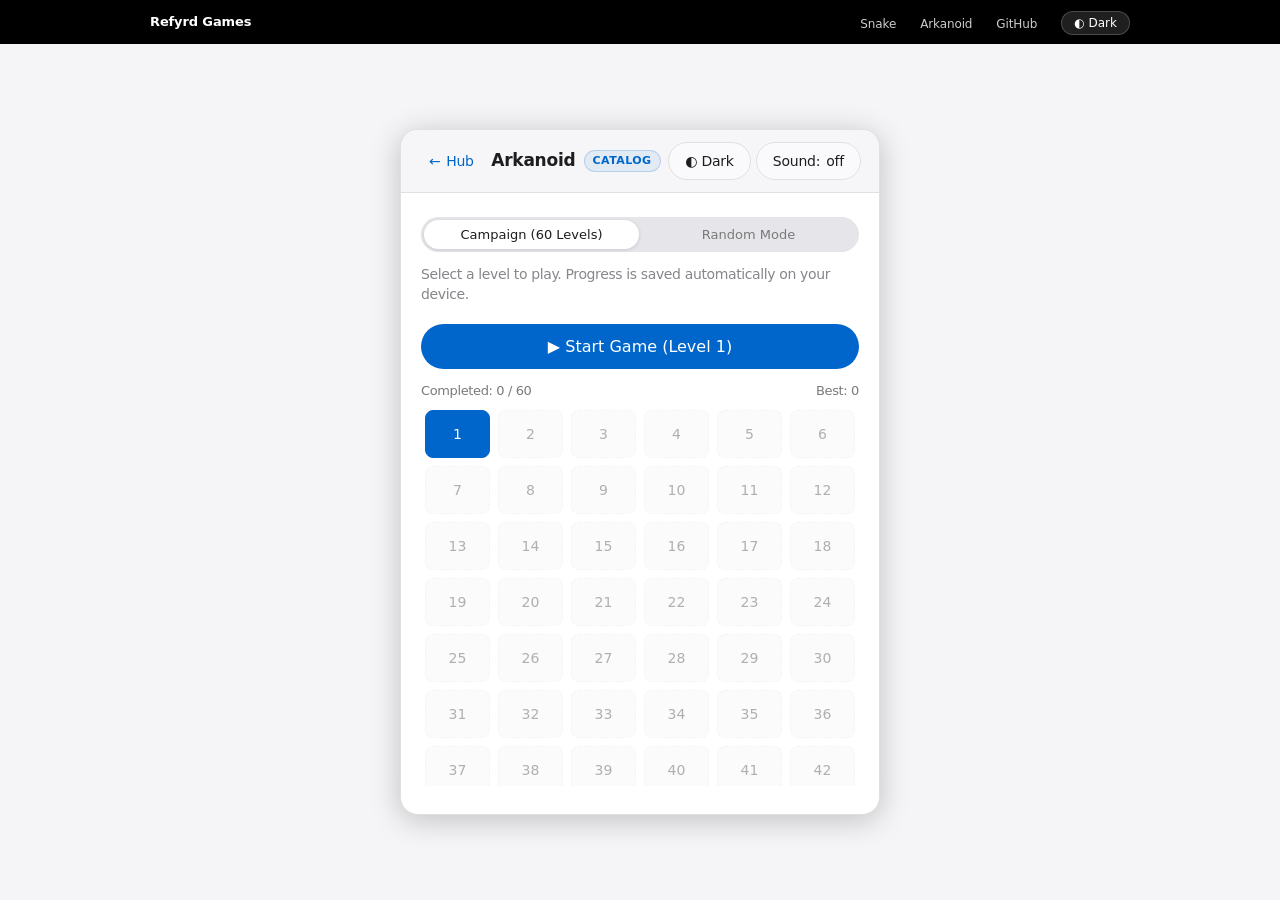
==== commit a1b3b92d: "Add Apple dark theme toggle, 24x18 dense bricks, side wall fix, slower ball, and random mode view is" ====
--- a/arkanoid/index.html
+++ b/arkanoid/index.html
@@ -7,6 +7,7 @@
   <meta name="description" content="Arkanoid with 60 levels, random procedural mode, power-ups, and saved progress.">
   <link rel="stylesheet" href="../css/main.css">
   <link rel="stylesheet" href="arkanoid.css">
+  <script src="../js/theme.js"></script>
 </head>
 <body class="game-page-body">
   <!-- Apple Global Nav Bar (44px) -->
@@ -19,6 +20,7 @@
         <li><a href="../snake/" class="global-nav-link">Snake</a></li>
         <li><a href="../arkanoid/" class="global-nav-link">Arkanoid</a></li>
         <li><a href="https://github.com/Refyrd/Refyrd.github.io" target="_blank" rel="noopener noreferrer" class="global-nav-link">GitHub</a></li>
+        <li><button class="nav-theme-btn" id="nav-theme-toggle" type="button" aria-label="Toggle theme">◐ Dark</button></li>
       </ul>
     </div>
   </nav>
@@ -45,6 +47,7 @@
       </div>
 
       <div class="game-nav-actions">
+        <button id="theme-toggle" class="btn-ctrl" type="button" aria-label="Toggle theme">◐ Dark</button>
         <button id="sound-toggle" class="btn-ctrl" type="button" aria-label="Sound" aria-pressed="false">
           Sound: <span id="sound-status">off</span>
         </button>
--- a/css/main.css
+++ b/css/main.css
@@ -64,6 +64,41 @@
   --transition-fast: 0.15s cubic-bezier(0.25, 0.1, 0.25, 1);
 }
 
+/* Apple Dark Theme Specification */
+[data-theme="dark"] {
+  --color-primary: #2997ff;          /* Sky Link Blue on dark surfaces */
+  --color-primary-focus: #0071e3;
+  --color-primary-on-dark: #2997ff;
+
+  --color-canvas: #1c1c1e;           /* Apple Dark Card / Surface */
+  --color-canvas-parchment: #000000; /* Pure black backdrop */
+  --color-surface-pearl: #2c2c2e;    /* Dark pearl button */
+  --color-surface-tile-1: #272729;   /* Near-black product tile */
+  --color-surface-tile-2: #2a2a2c;
+  --color-surface-tile-3: #252527;
+  --color-surface-black: #000000;
+  --color-surface-chip-translucent: rgba(255, 255, 255, 0.16);
+
+  --color-ink: #ffffff;
+  --color-body: #f5f5f7;
+  --color-body-on-dark: #ffffff;
+  --color-body-muted: #a1a1a6;
+  --color-ink-muted-80: #d2d2d7;
+  --color-ink-muted-48: #86868b;
+
+  --color-divider-soft: #2c2c2e;
+  --color-hairline: #38383a;
+  --color-hairline-subtle: rgba(255, 255, 255, 0.12);
+
+  --shadow-product: 0 8px 32px rgba(0, 0, 0, 0.7);
+  --shadow-card-hover: 0 10px 28px rgba(0, 0, 0, 0.5);
+}
+
+/* Global utility */
+.hidden {
+  display: none !important;
+}
+
 *, *::before, *::after {
   box-sizing: border-box;
   margin: 0;
@@ -160,6 +195,36 @@
   outline-offset: 2px;
 }
 
+.nav-theme-btn {
+  background-color: rgba(255, 255, 255, 0.12);
+  color: var(--color-body-on-dark);
+  border: 1px solid rgba(255, 255, 255, 0.2);
+  border-radius: var(--radius-pill);
+  padding: 4px 12px;
+  font-family: var(--font-text);
+  font-size: 12px;
+  font-weight: 500;
+  display: inline-flex;
+  align-items: center;
+  gap: 6px;
+  cursor: pointer;
+  transition: background-color var(--transition-fast), transform 0.08s ease;
+  user-select: none;
+}
+
+.nav-theme-btn:hover {
+  background-color: rgba(255, 255, 255, 0.22);
+}
+
+.nav-theme-btn:active {
+  transform: scale(0.95);
+}
+
+.nav-theme-btn:focus-visible {
+  outline: 2px solid var(--color-primary-focus);
+  outline-offset: 2px;
+}
+
 /* ==========================================================================
    Page Container & Main Hub
    ========================================================================== */
@@ -181,39 +246,6 @@
   text-align: center;
   gap: 16px;
   padding-bottom: 32px;
-}
-
-.brand-badge-row {
-  display: inline-flex;
-  align-items: center;
-  gap: 8px;
-  background-color: var(--color-canvas);
-  border: 1px solid var(--color-hairline);
-  padding: 6px 14px;
-  border-radius: var(--radius-pill);
-}
-
-.brand-name {
-  font-size: 12px;
-  font-weight: 600;
-  letter-spacing: 0.04em;
-  text-transform: uppercase;
-  color: var(--color-primary);
-}
-
-.brand-status-indicator {
-  display: inline-flex;
-  align-items: center;
-  gap: 6px;
-  font-size: 12px;
-  color: var(--color-ink-muted-48);
-}
-
-.status-dot {
-  width: 7px;
-  height: 7px;
-  border-radius: 50%;
-  background-color: #34c759;
 }
 
 .site-title {
--- a/arkanoid/arkanoid.css
+++ b/arkanoid/arkanoid.css
@@ -178,6 +178,15 @@
   font-size: 14px;
   color: var(--color-body-muted);
   line-height: 1.43;
+}
+
+.campaign-panel {
+  display: flex;
+  flex-direction: column;
+}
+
+.campaign-panel.hidden {
+  display: none !important;
 }
 
 .campaign-quick-launch {
@@ -280,7 +289,7 @@
 }
 
 .random-panel.hidden {
-  display: none;
+  display: none !important;
 }
 
 .random-card {
@@ -685,9 +694,46 @@
   gap: 4px;
 }
 
+/* Dark Theme Overrides */
+[data-theme="dark"] .game-nav-header {
+  background-color: rgba(28, 28, 30, 0.88);
+}
+
+[data-theme="dark"] .mode-tabs {
+  background-color: #2c2c2e;
+}
+
+[data-theme="dark"] .tab-btn {
+  color: var(--color-ink-muted-48);
+}
+
+[data-theme="dark"] .tab-btn:hover {
+  color: var(--color-ink);
+}
+
+[data-theme="dark"] .tab-btn.active {
+  background-color: #3a3a3c;
+  color: #ffffff;
+  box-shadow: 0 1px 4px rgba(0, 0, 0, 0.4);
+}
+
+[data-theme="dark"] .level-btn:hover:not(:disabled) {
+  background-color: #2c2c2e;
+  border-color: #3a3a3c;
+}
+
+[data-theme="dark"] .life-pip {
+  background-color: #38383a;
+  border-color: #48484a;
+}
+
 /* Mobile Breakpoint */
 @media (max-width: 600px) {
   .game-page-body {
+    padding: 0;
+  }
+
+  .game-page-main {
     padding: 12px 8px;
   }
 
@@ -696,16 +742,22 @@
   }
 
   .game-nav-header {
-    padding: 10px 14px;
+    padding: 10px 12px;
+    gap: 8px;
+  }
+
+  .game-nav-title {
+    font-size: 15px;
   }
 
   .levels-grid {
     grid-template-columns: repeat(5, 1fr);
     max-height: 340px;
+    gap: 6px;
   }
 
   .game-board-wrapper {
-    padding: 14px;
+    padding: 12px;
     gap: 12px;
   }
 
@@ -722,3 +774,21 @@
     gap: 8px;
   }
 }
+
+@media (max-width: 380px) {
+  .game-page-main {
+    padding: 8px 4px;
+  }
+
+  .game-nav-header {
+    padding: 8px;
+  }
+
+  .levels-grid {
+    grid-template-columns: repeat(4, 1fr);
+  }
+
+  .game-board-wrapper {
+    padding: 8px;
+  }
+}
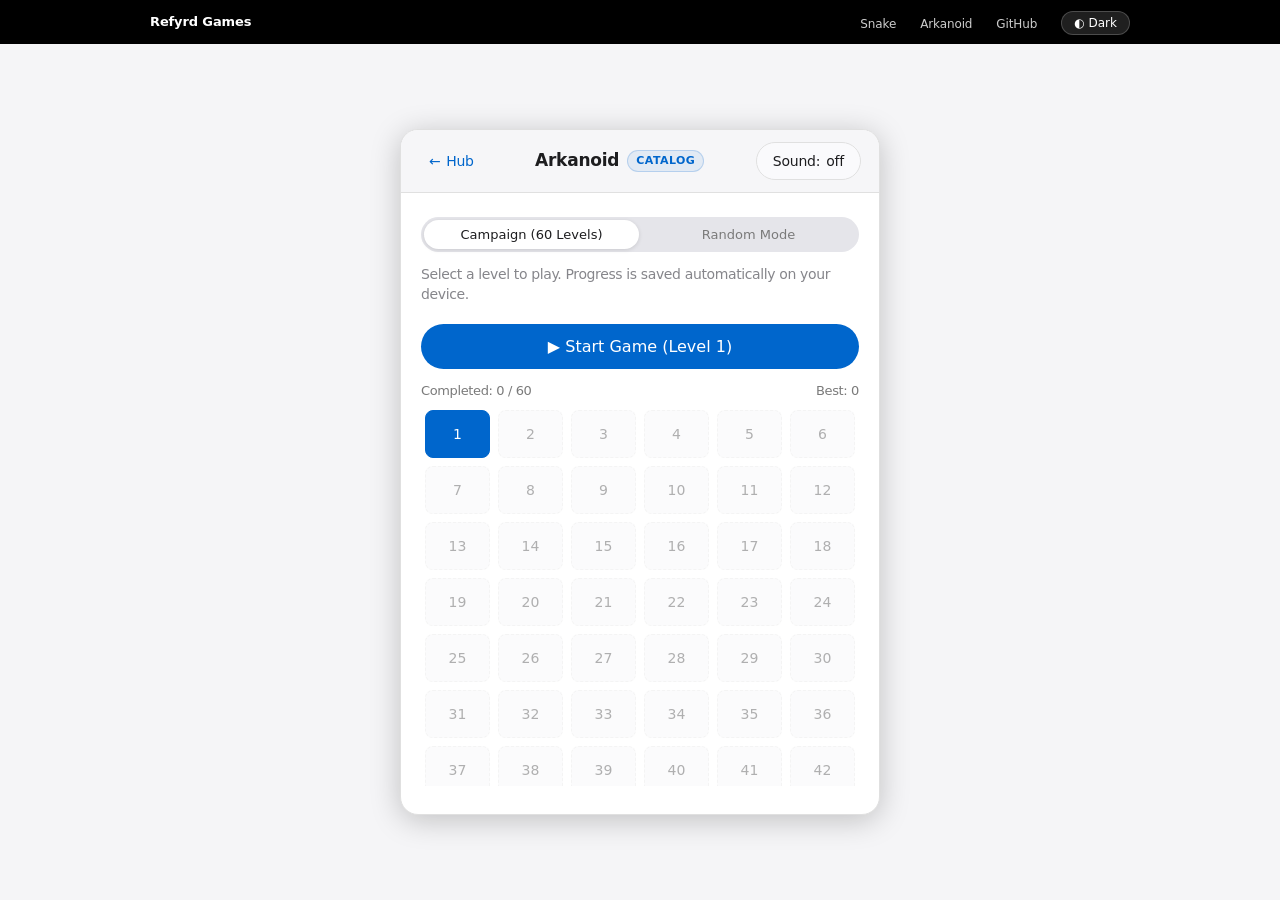
==== commit a27614e6: "Remove redundant in-game theme buttons, keep theme toggle strictly in top global nav" ====
--- a/arkanoid/index.html
+++ b/arkanoid/index.html
@@ -47,7 +47,6 @@
       </div>
 
       <div class="game-nav-actions">
-        <button id="theme-toggle" class="btn-ctrl" type="button" aria-label="Toggle theme">◐ Dark</button>
         <button id="sound-toggle" class="btn-ctrl" type="button" aria-label="Sound" aria-pressed="false">
           Sound: <span id="sound-status">off</span>
         </button>
--- a/css/main.css
+++ b/css/main.css
@@ -13,11 +13,24 @@
   --color-canvas: #ffffff;           /* Pure white canvas */
   --color-canvas-parchment: #f5f5f7; /* Signature Apple off-white parchment */
   --color-surface-pearl: #fafafc;    /* Pearl surface for secondary buttons */
+  --color-surface-hover: #f0f0f2;    /* Button hover surface */
   --color-surface-tile-1: #272729;   /* Near-black product tile */
   --color-surface-tile-2: #2a2a2c;   /* Slightly lighter dark tile */
   --color-surface-tile-3: #252527;   /* Bottom stack dark tile */
   --color-surface-black: #000000;    /* Pure black (global nav, video frames) */
   --color-surface-chip-translucent: rgba(210, 210, 215, 0.64);
+  --color-card-disabled-bg: #fafafc;
+  --color-frosted-nav: rgba(245, 245, 247, 0.88);
+  --color-badge-bg: rgba(0, 102, 204, 0.08);
+  --color-badge-border: rgba(0, 102, 204, 0.2);
+  --color-nav-hover: rgba(0, 102, 204, 0.08);
+  --color-tab-bg: #e5e5ea;
+  --color-tab-active-bg: #ffffff;
+  --color-tab-active-shadow: 0 1px 4px rgba(0, 0, 0, 0.12);
+  --color-pip-inactive: #e5e5ea;
+  --color-pip-border: #d1d1d6;
+  --color-pip-active: #ff3b30;
+  --color-pip-glow: rgba(255, 59, 48, 0.35);
 
   /* Colors: Typography & Ink */
   --color-ink: #1d1d1f;              /* Near-black ink for headlines & body */
@@ -30,6 +43,7 @@
   /* Colors: Hairlines & Dividers */
   --color-divider-soft: #f0f0f0;     /* Soft ring divider */
   --color-hairline: #e0e0e0;         /* 1px hairline border on utility cards */
+  --color-hairline-hover: #d2d2d7;   /* Clean light hover border */
   --color-hairline-subtle: rgba(0, 0, 0, 0.08);
 
   /* Shapes & Radii */
@@ -73,11 +87,24 @@
   --color-canvas: #1c1c1e;           /* Apple Dark Card / Surface */
   --color-canvas-parchment: #000000; /* Pure black backdrop */
   --color-surface-pearl: #2c2c2e;    /* Dark pearl button */
+  --color-surface-hover: #3a3a3c;    /* Clean dark hover state */
   --color-surface-tile-1: #272729;   /* Near-black product tile */
   --color-surface-tile-2: #2a2a2c;
   --color-surface-tile-3: #252527;
   --color-surface-black: #000000;
   --color-surface-chip-translucent: rgba(255, 255, 255, 0.16);
+  --color-card-disabled-bg: #151516; /* Clean dark disabled card background */
+  --color-frosted-nav: rgba(28, 28, 30, 0.88); /* Frosted dark subnav header */
+  --color-badge-bg: rgba(41, 151, 255, 0.15);
+  --color-badge-border: rgba(41, 151, 255, 0.3);
+  --color-nav-hover: rgba(41, 151, 255, 0.15);
+  --color-tab-bg: #2c2c2e;
+  --color-tab-active-bg: #3a3a3c;
+  --color-tab-active-shadow: 0 1px 4px rgba(0, 0, 0, 0.4);
+  --color-pip-inactive: #2c2c2e;
+  --color-pip-border: #3a3a3c;
+  --color-pip-active: #ff453a;
+  --color-pip-glow: rgba(255, 69, 58, 0.5);
 
   --color-ink: #ffffff;
   --color-body: #f5f5f7;
@@ -88,6 +115,7 @@
 
   --color-divider-soft: #2c2c2e;
   --color-hairline: #38383a;
+  --color-hairline-hover: #545458;   /* Clean dark hover border */
   --color-hairline-subtle: rgba(255, 255, 255, 0.12);
 
   --shadow-product: 0 8px 32px rgba(0, 0, 0, 0.7);
@@ -320,13 +348,13 @@
 }
 
 .game-card:hover:not(.card-disabled) {
-  border-color: #d2d2d7;
+  border-color: var(--color-hairline-hover);
   box-shadow: var(--shadow-card-hover);
 }
 
 .card-disabled {
-  background-color: #fafafc;
-  opacity: 0.7;
+  background-color: var(--color-card-disabled-bg);
+  opacity: 0.65;
   border-style: dashed;
 }
 
@@ -470,8 +498,9 @@
 }
 
 .btn-ctrl:hover:not(:disabled) {
-  background-color: #f0f0f2;
-  border-color: #d2d2d7;
+  background-color: var(--color-surface-hover);
+  border-color: var(--color-hairline-hover);
+  color: var(--color-ink);
 }
 
 .btn-ctrl:active:not(:disabled) {
--- a/arkanoid/arkanoid.css
+++ b/arkanoid/arkanoid.css
@@ -37,7 +37,7 @@
   align-items: center;
   justify-content: space-between;
   padding: 12px 18px;
-  background-color: rgba(245, 245, 247, 0.88);
+  background-color: var(--color-frosted-nav);
   backdrop-filter: var(--backdrop-frosted);
   -webkit-backdrop-filter: var(--backdrop-frosted);
   border-bottom: 1px solid var(--color-hairline);
@@ -67,7 +67,7 @@
 }
 
 .nav-back-link:hover {
-  background-color: rgba(0, 102, 204, 0.08);
+  background-color: var(--color-nav-hover);
 }
 
 .nav-back-link:focus-visible {
@@ -99,8 +99,8 @@
   text-transform: uppercase;
   letter-spacing: 0.04em;
   color: var(--color-primary);
-  background-color: rgba(0, 102, 204, 0.08);
-  border: 1px solid rgba(0, 102, 204, 0.2);
+  background-color: var(--color-badge-bg);
+  border: 1px solid var(--color-badge-border);
   padding: 2px 8px;
   border-radius: var(--radius-pill);
 }
@@ -142,7 +142,7 @@
 /* Apple Segmented Control */
 .mode-tabs {
   display: flex;
-  background-color: #e5e5ea;
+  background-color: var(--color-tab-bg);
   padding: 3px;
   border-radius: var(--radius-pill);
   gap: 2px;
@@ -168,9 +168,9 @@
 }
 
 .tab-btn.active {
-  background-color: #ffffff;
-  color: var(--color-ink);
-  box-shadow: 0 1px 4px rgba(0, 0, 0, 0.12);
+  background-color: var(--color-tab-active-bg);
+  color: var(--color-ink);
+  box-shadow: var(--color-tab-active-shadow);
 }
 
 .level-select-subtitle {
@@ -247,8 +247,8 @@
 }
 
 .level-btn:hover:not(:disabled) {
-  background-color: #ececee;
-  border-color: #d2d2d7;
+  background-color: var(--color-surface-hover);
+  border-color: var(--color-hairline-hover);
 }
 
 .level-btn:active:not(:disabled) {
@@ -309,8 +309,8 @@
   font-weight: 600;
   letter-spacing: 0.06em;
   color: var(--color-primary);
-  background-color: rgba(0, 102, 204, 0.08);
-  border: 1px solid rgba(0, 102, 204, 0.2);
+  background-color: var(--color-badge-bg);
+  border: 1px solid var(--color-badge-border);
   padding: 4px 10px;
   border-radius: var(--radius-pill);
 }
@@ -400,8 +400,8 @@
   font-size: 10px;
   font-weight: 700;
   color: var(--color-primary);
-  background-color: rgba(0, 102, 204, 0.1);
-  border: 1px solid rgba(0, 102, 204, 0.25);
+  background-color: var(--color-badge-bg);
+  border: 1px solid var(--color-badge-border);
   border-radius: var(--radius-pill);
   padding: 2px 6px;
   line-height: 1;
@@ -421,16 +421,17 @@
 
 .life-pip {
   width: 14px;
-  height: 7px;
+  height: 8px;
   border-radius: 2px;
-  background-color: #d2d2d7;
-  border: 1px solid #c7c7cc;
-  transition: background-color 0.2s ease, border-color 0.2s ease;
+  background-color: var(--color-pip-inactive);
+  border: 1px solid var(--color-pip-border);
+  transition: background-color 0.2s ease, border-color 0.2s ease, box-shadow 0.2s ease;
 }
 
 .life-pip.active {
-  background-color: var(--color-primary);
-  border-color: var(--color-primary);
+  background-color: var(--color-pip-active);
+  border-color: var(--color-pip-active);
+  box-shadow: 0 0 6px var(--color-pip-glow);
 }
 
 .game-quick-actions {
@@ -641,7 +642,7 @@
 
 .debug-close-btn:hover {
   color: var(--color-ink);
-  background-color: rgba(0, 0, 0, 0.05);
+  background-color: var(--color-surface-hover);
 }
 
 .debug-window-body {
@@ -694,39 +695,6 @@
   gap: 4px;
 }
 
-/* Dark Theme Overrides */
-[data-theme="dark"] .game-nav-header {
-  background-color: rgba(28, 28, 30, 0.88);
-}
-
-[data-theme="dark"] .mode-tabs {
-  background-color: #2c2c2e;
-}
-
-[data-theme="dark"] .tab-btn {
-  color: var(--color-ink-muted-48);
-}
-
-[data-theme="dark"] .tab-btn:hover {
-  color: var(--color-ink);
-}
-
-[data-theme="dark"] .tab-btn.active {
-  background-color: #3a3a3c;
-  color: #ffffff;
-  box-shadow: 0 1px 4px rgba(0, 0, 0, 0.4);
-}
-
-[data-theme="dark"] .level-btn:hover:not(:disabled) {
-  background-color: #2c2c2e;
-  border-color: #3a3a3c;
-}
-
-[data-theme="dark"] .life-pip {
-  background-color: #38383a;
-  border-color: #48484a;
-}
-
 /* Mobile Breakpoint */
 @media (max-width: 600px) {
   .game-page-body {
